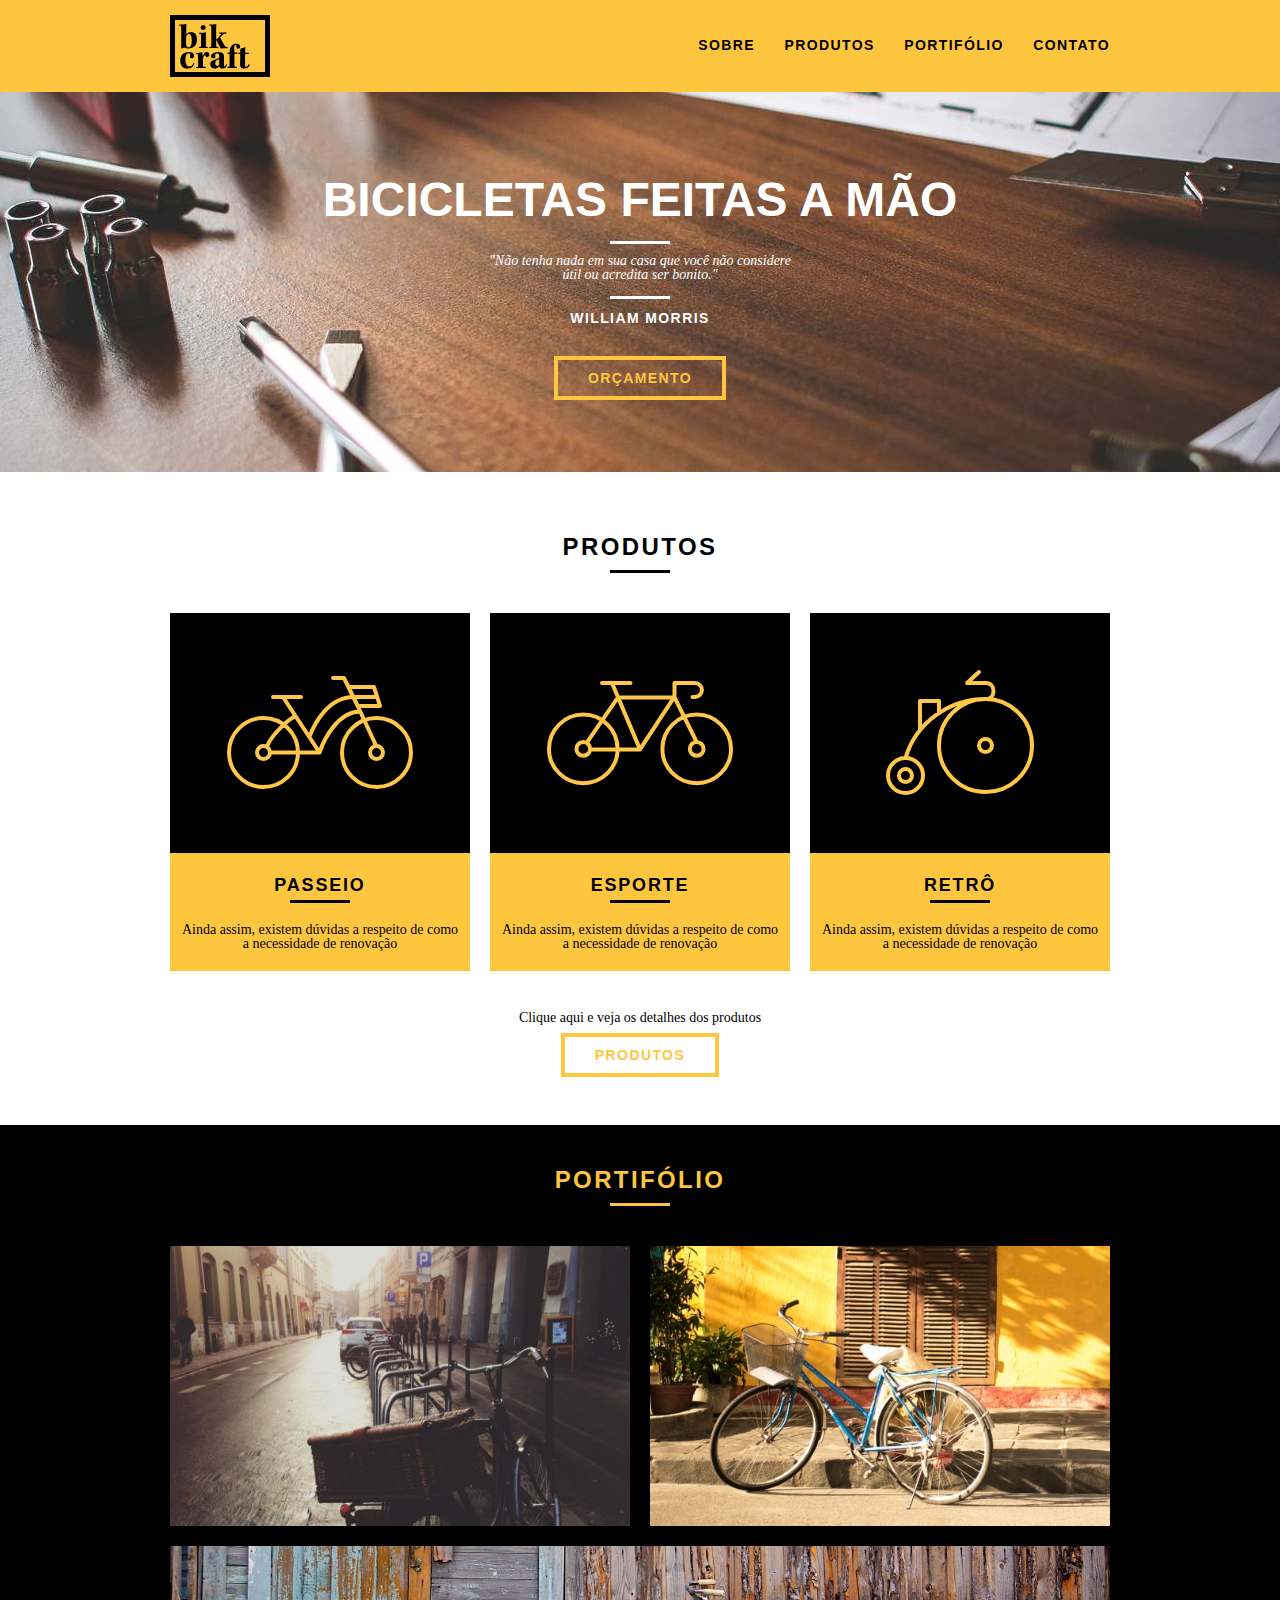
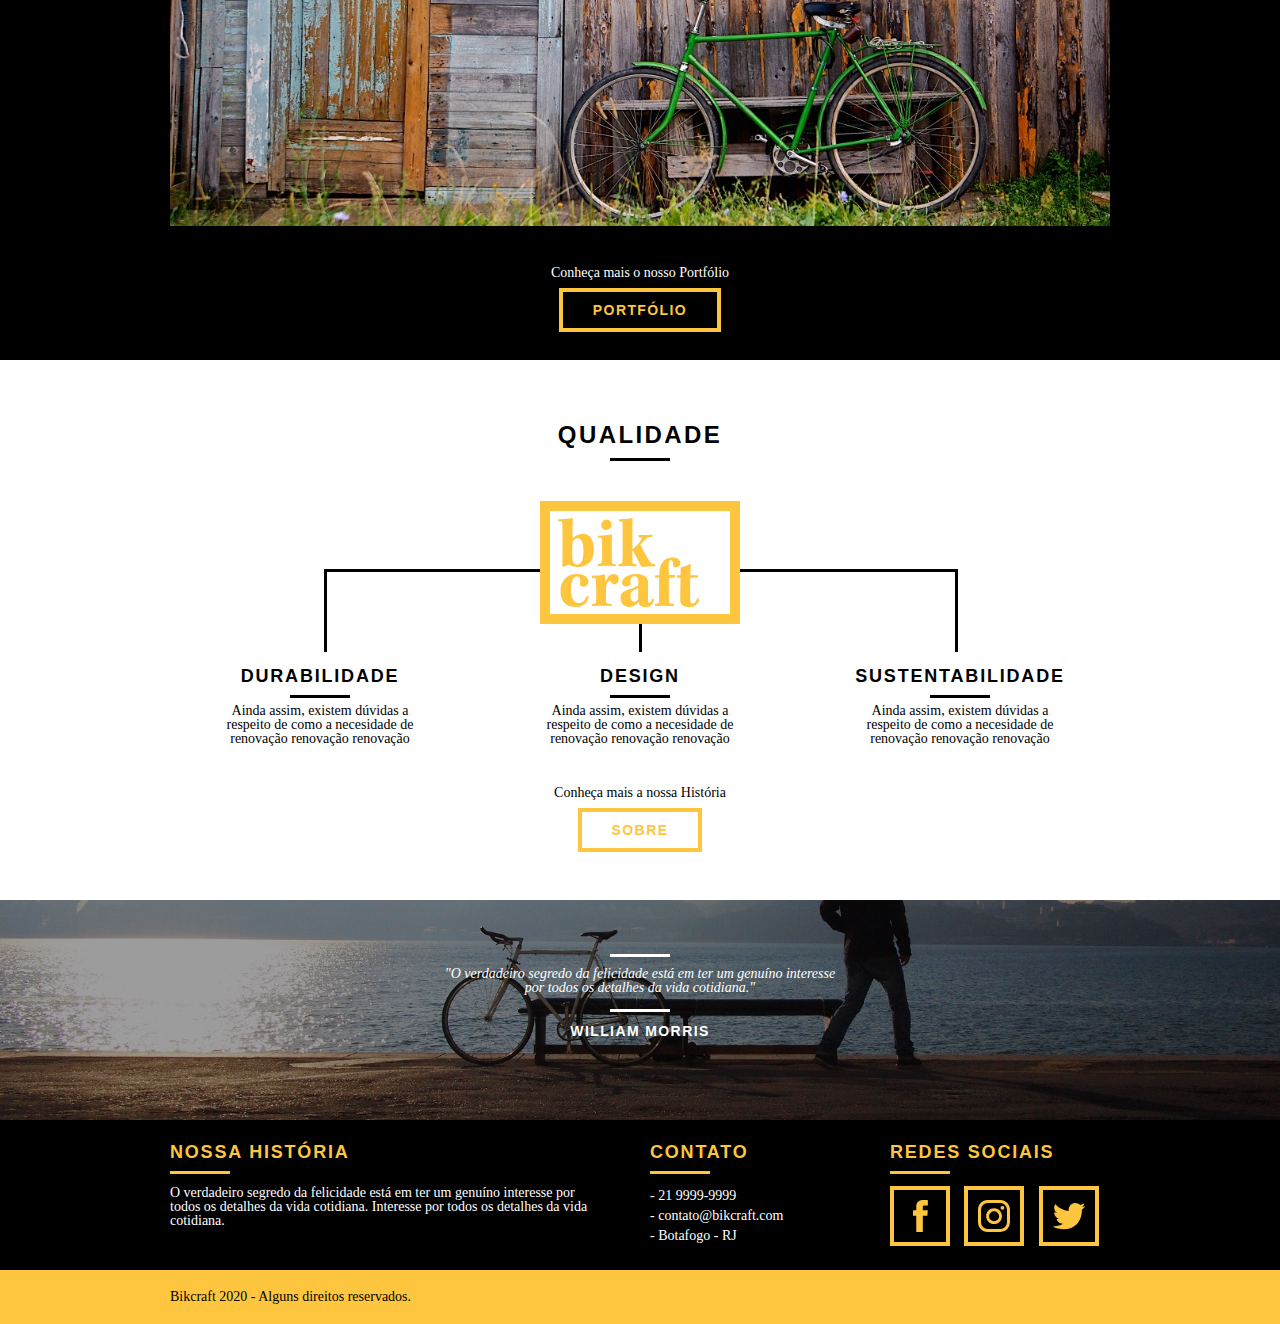
==== web/index.html @ c36cfde8 "Criando página produtos" ====
<!DOCTYPE html>
<html lang="pt-br">
  <head>
    <meta charset="UTF-8" />
    <meta name="viewport" content="width=device-width, initial-scale=1.0" />
    <title>Bikcraft</title>
    <link rel="stylesheet" href="./css/normalize.css" />
    <link rel="stylesheet" href="./css/reset.css" />
    <link rel="stylesheet" href="./css/grid.css" />
    <link rel="stylesheet" href="./css/styles.css" />
  </head>
  <body>
    <header class="header">
      <div class="container">
        <a href="index.html" class="grid-4">
          <img src="./img/bikcraft.svg" alt="Bikcraft" />
        </a>
        <nav class="grid-12 header_menu">
          <ul>
            <li><a href="sobre.html">Sobre</a></li>
            <li><a href="produtos.html">Produtos</a></li>
            <li><a href="portifolio.html">Portifólio</a></li>
            <li><a href="contato.html">Contato</a></li>
          </ul>
        </nav>
      </div>
    </header>

    <section class="introducao">
      <div class="container">
        <h1>Bicicletas feitas a Mão</h1>
        <blockquote class="quote-externo">
          <p>
            "Não tenha nada em sua casa que você não considere útil ou acredita
            ser bonito."
          </p>
          <cite>WILLIAM MORRIS</cite>
        </blockquote>
        <a href="produtos.html" class="btn">Orçamento</a>
      </div>
    </section>

    <section class="produtos container">
      <h2 class="subtitulo">Produtos</h2>
      <ul class="produtos_lista">
        <li class="grid-1-3">
          <div class="produtos_icone">
            <img src="./img/produtos/passeio.svg" alt="Bikcraft Passeio" />
          </div>
          <h3>Passeio</h3>
          <p>
            Ainda assim, existem dúvidas a respeito de como a necessidade de
            renovação
          </p>

          <li class="grid-1-3">
            <div class="produtos_icone">
              <img src="./img/produtos/esporte.svg" alt="Bikcraft Esporte" />
            </div>
            <h3>Esporte</h3>
            <p>
              Ainda assim, existem dúvidas a respeito de como a necessidade de
              renovação
            </p>
           </li>

           <li class="grid-1-3">
            <div class="produtos_icone">
              <img src="./img/produtos/retro.svg" alt=" Bikcraft Retrô" /> 
            </div>
            <h3>Retrô</h3>
            <p>
              Ainda assim, existem dúvidas a respeito de como a necessidade de
              renovação
            </p>
           </li>
        </li>
      </ul>

      <div class="call">
        <p>Clique aqui e veja os detalhes dos produtos</p>
        <a href="produtos.html" class="btn btn_preto">Produtos</a>
      </div>

    </section>
    <!-- Fecha Produtos -->

    <section class="portfolio">
      <div class="container">
      <h2 class="subtitulo">Portifólio</h2>
      <ul class="portfolio_lista">
        <li class="grid-8"><img src="./img/portfolio/retro.jpg" alt="Bicicleta Retrô"></li>
        <li class="grid-8"><img src="./img/portfolio/passeio.jpg" alt="Bicicleta Passeio"></li>
        <li class="grid-16"><img src="./img/portfolio/esporte.jpg" alt="Bicicleta Esporte"></li>
      </ul>
      <div class="call">
        <p>Conheça mais o nosso Portfólio</p>
        <a href="portfolio.html" class="btn">Portfólio</a>
      </div>
      </div>
    </section>

    <section class="qualidade container">
      <h2 class="subtitulo">Qualidade</h2>
        <img src="./img/bikcraft-qualidade.svg" alt="Bikcraft">
        <ul class="qualidade_lista">
          <li class="grid-1-3">
            <h3>Durabilidade</h3>
            <p>Ainda assim, existem dúvidas a respeito de como a necesidade de renovação renovação renovação</p>
          </li>
          <li class="grid-1-3">
            <h3>Design</h3>
            <p>Ainda assim, existem dúvidas a respeito de como a necesidade de renovação renovação renovação</p>
          </li>
          <li class="grid-1-3">
            <h3>Sustentabilidade</h3>
            <p>Ainda assim, existem dúvidas a respeito de como a necesidade de renovação renovação renovação</p>
          </li>
        </ul>

        <div class="call">
          <p>Conheça mais a nossa História</p>
          <a href="sobre.html" class="btn btn_preto">Sobre</a>
        </div>
    </section>


    <section class="quebra">
      <blockquote class="quote-externo container">
        <p>
          "O verdadeiro segredo da felicidade está em ter um genuíno interesse por todos os detalhes da vida cotidiana."
        </p>
        <cite>WILLIAM MORRIS</cite>
      </blockquote>
    </section>

    <footer>

      <div class="footer">
        <div class="container">
        <div class="grid-8 footer_historia">
          <h3>Nossa História</h3>
          <p>O verdadeiro segredo da felicidade está em ter um genuíno
            interesse por todos os detalhes da vida cotidiana. 
            Interesse por todos os detalhes da vida cotidiana.</p>
        </div>
        
        <div class="grid-4 footer_contato">
          <h3>Contato</h3>
          <ul>
            <li>- 21 9999-9999</li>
            <li>- contato@bikcraft.com</li>
            <li>- Botafogo - RJ</li>
          </ul>
        </div>
        
        <div class="grid-4 footer_redes">
          <h3>Redes Sociais</h3>
          <ul>
            <li><a href="https://www.facebook.com"><img src="./img/redes-sociais/facebook.svg" alt="Facebook"></a></li>
            <li><a href="https://www.instagram.com"><img src="./img/redes-sociais/instagram.svg" alt="Facebook"></a></li>
            <li><a href="https://www.twitter.com"><img src="./img/redes-sociais/twitter.svg" alt="Facebook"></a></li>
          </ul>
        </div>

        </div>
      </div>

      <div class="copy">
        <div class="container">
        <p class="grid-16">Bikcraft 2020 - Alguns direitos reservados.</p>
      </div>
      </div>

    </footer>

  </body>
</html>
---- web/css/grid.css ----
*, *:before, *:after {
  -webkit-box-sizing: border-box; 
  -moz-box-sizing: border-box; 
  box-sizing: border-box;
}

.container {
	width: 960px;
	margin: 0 auto;
	padding: 0px;
	position: relative;
}

.container:after, .container:before {
	content: " ";
	display: table;
}

.container:after {
	clear: both;
}

.grid-1, .grid-2, .grid-3, .grid-4, .grid-5, .grid-6, .grid-7, .grid-8, .grid-9, .grid-10, .grid-11, .grid-12, .grid-13, .grid-14, .grid-15, .grid-16, .grid-1-3 {
	float: left;
	margin-left: 10px;
	margin-right: 10px;
}

.grid-1 	{width: 40px;}
.grid-2 	{width: 100px;}
.grid-3 	{width: 160px;}
.grid-4 	{width: 220px;}
.grid-5 	{width: 280px;}
.grid-6 	{width: 340px;}
.grid-7 	{width: 400px;}
.grid-8 	{width: 460px;}
.grid-9 	{width: 520px;}
.grid-10 	{width: 580px;}
.grid-11 	{width: 640px;}
.grid-12 	{width: 700px;}
.grid-13 	{width: 760px;}
.grid-14 	{width: 820px;}
.grid-15 	{width: 880px;}
.grid-16 	{width: 940px;}
.grid-1-3	{width: 300px;}
---- web/css/styles.css ----
/* Estilos Gerais */

body {
  font-family: Arial, Helvetica, sans-serif;
}

p {
  font-family: Georgia, "Times New Roman", Times, serif;
  font-size: 14px;
  line-height: 14px;
}

img {
  display: block;
}

.btn {
  width: 140px;
  height: 40px;
  font-size: 14px;
  line-height: 20px;
  letter-spacing: 0.1em;
  font-weight: bold;
  text-transform: uppercase;
  color: #fec63e;
  border: 4px solid #fec63e;
  padding: 10px 30px;
}

.btn:hover {
  color: #fff;
  border-color: #fff;
  transition: 0.3s;
}

.btn.btn_preto:hover {
  color: #000;
  border-color: #000;
  transition: 0.3s;
}

.subtitulo {
  font-size: 24px;
  color: #000;
  font-weight: bold;
  text-transform: uppercase;
  line-height: 30px;
  letter-spacing: 0.1em;
  text-align: center;
  margin-bottom: 40px;
}

.subtitulo:after {
  content: "";
  display: block;
  width: 60px;
  height: 3px;
  background: #000;
  margin: 8px auto;
}

/* Header */

.header {
  position: fixed;
  top: 0;
  width: 100%;
  background: #fec63e;
  padding: 15px 0;
  /* Deixa por cima de tudo */
  z-index: 10;
}

.header_menu {
  text-align: right;
}

.header_menu ul li {
  display: inline-block;
  margin-left: 25px;
  margin-top: 20px;
}

.header_menu ul li a {
  color: #000;
  font-weight: bold;
  text-transform: uppercase;
  letter-spacing: 0.1em;
  font-size: 14px;
  line-height: 20px;
  padding: 10px 0;
}

.header_menu ul li a:hover {
  color: #fff;
  transition: 0.3s;
}

.header_menu ul li a.menu_ativo {
  color: #fff;
}

/* Introdução */

.introducao {
  width: 100%;
  height: 380px;
  background: url("../img/bg.jpg") no-repeat center;
  background-size: cover;
  margin-top: 92px;
  text-align: center;
  padding-top: 80px;
}

.introducao h1 {
  font-size: 48px;
  color: #fff;
  font-weight: bold;
  text-transform: uppercase;
}

.quote-externo {
  max-width: 320px;
  margin: 0 auto;
  color: #fff;
  margin-bottom: 40px;
}

.quote-externo p {
  font-style: italic;
}

.quote-externo p:before,
.quote-externo p:after {
  content: "";
  display: block;
  width: 60px;
  height: 3px;
  background: #fff;
  margin: 14px auto 10px auto;
}

.quote-externo cite {
  font-size: 14px;
  letter-spacing: 0.1em;
  font-style: normal;
  font-weight: bold;
}

.introducao-interna {
  width: 100%;
  height: 160px;
  margin-top: 92px;
  text-align: center;
  color: #fff;
  padding-top: 30px;
}

.introducao-interna h1 {
  font-size: 36px;
  font-weight: bold;
  text-transform: uppercase;
}

.introducao-interna h1:after {
  content: "";
  display: block;
  width: 60px;
  height: 3px;
  background: #fff;
  margin: 6px auto 10px auto;
}

/* Produtos */

.produtos {
  padding: 60px 0;
}

.produtos_lista li {
  background: #fec63e;
  text-align: center;
}

.produtos_lista li h3 {
  font-size: 18px;
  font-weight: bold;
  text-transform: uppercase;
  margin-top: 20px;
  letter-spacing: 0.1em;
  line-height: 25px;
}

.produtos_lista li h3:after {
  content: "";
  display: block;
  width: 60px;
  height: 3px;
  background: #000;
  margin: 2px auto;
}

.produtos_lista p {
  margin: 10px auto;
  padding: 10px;
}

.produtos_icone {
  background: #000;
  padding: 50px;
}

.call {
  padding-top: 40px;
  text-align: center;
  /* Retirar o float padrão */
  clear: both;
}

.call p {
  margin-bottom: 20px;
}

/* Portifólio */

.portfolio {
  width: 100%;
  background: #000;
  padding: 40px 0;
}

.portfolio .subtitulo {
  color: #fec63e;
  border-color: #fec63e;
}

.portfolio .subtitulo:after {
  background: #fec63e;
}

/* Last-child: Último elemento */
.portfolio_lista li:last-child {
  margin-top: 20px;
}

.portfolio .call p {
  color: #fff;
}

/*Qualidade*/

.qualidade {
  padding: 60px 0;
}

.qualidade:after {
  content: "";
  width: 634px;
  height: 83px;
  display: block;
  background: url("../img/linhas.svg") no-repeat center;
  position: absolute;
  top: 209px;
  right: 162px;
  z-index: -1;
}

.qualidade img {
  margin: 0 auto;
}

.qualidade_lista {
  padding-top: 20px;
  overflow: hidden; /*Clear Fixo*/
}

.qualidade_lista li {
  text-align: center;
  padding: 0 40px;
}

.qualidade_lista li h3 {
  font-size: 18px;
  font-weight: bold;
  text-transform: uppercase;
  margin-top: 20px;
  letter-spacing: 0.1em;
  line-height: 25px;
}

.qualidade_lista li h3:after {
  content: "";
  display: block;
  width: 60px;
  height: 3px;
  background: #000;
  margin: 6px auto;
}

/*Quebra*/

.quebra {
  width: 100%;
  height: 220px;
  background: url("../img/bg-footer.jpg");
  background-size: cover;
  text-align: center;
  padding-top: 40px;
}

.quebra .quote-externo {
  max-width: 400px;
}

/*Footer*/

.footer {
  width: 100%;
  background: #000;
  color: #fff;
  padding: 20px 0;
}

.footer h3 {
  font-size: 18px;
  line-height: 25px;
  color: #fec63e;
  letter-spacing: 0.1em;
  text-transform: uppercase;
  font-weight: bold;
}

.footer h3:after {
  content: "";
  display: block;
  width: 60px;
  height: 3px;
  background: #fec63e;
  margin: 6px 0 12px 0;
}

.footer_historia {
  padding-right: 40px;
}

.footer_contato ul li {
  font-size: 14px;
  line-height: 20px;
  font-family: Georgia, "Times New Roman", serif;
}

.footer_redes ul li {
  display: inline-block;
  margin-right: 10px;
}

.footer_redes ul li a {
  border: 4px solid #fec63e;
  display: block;
  padding: 10px;
}

.footer_redes ul li a:hover {
  border-color: #fff;
}

/*Copy*/

.copy {
  width: 100%;
  background: #fec63e;
  padding: 20px 0;
}
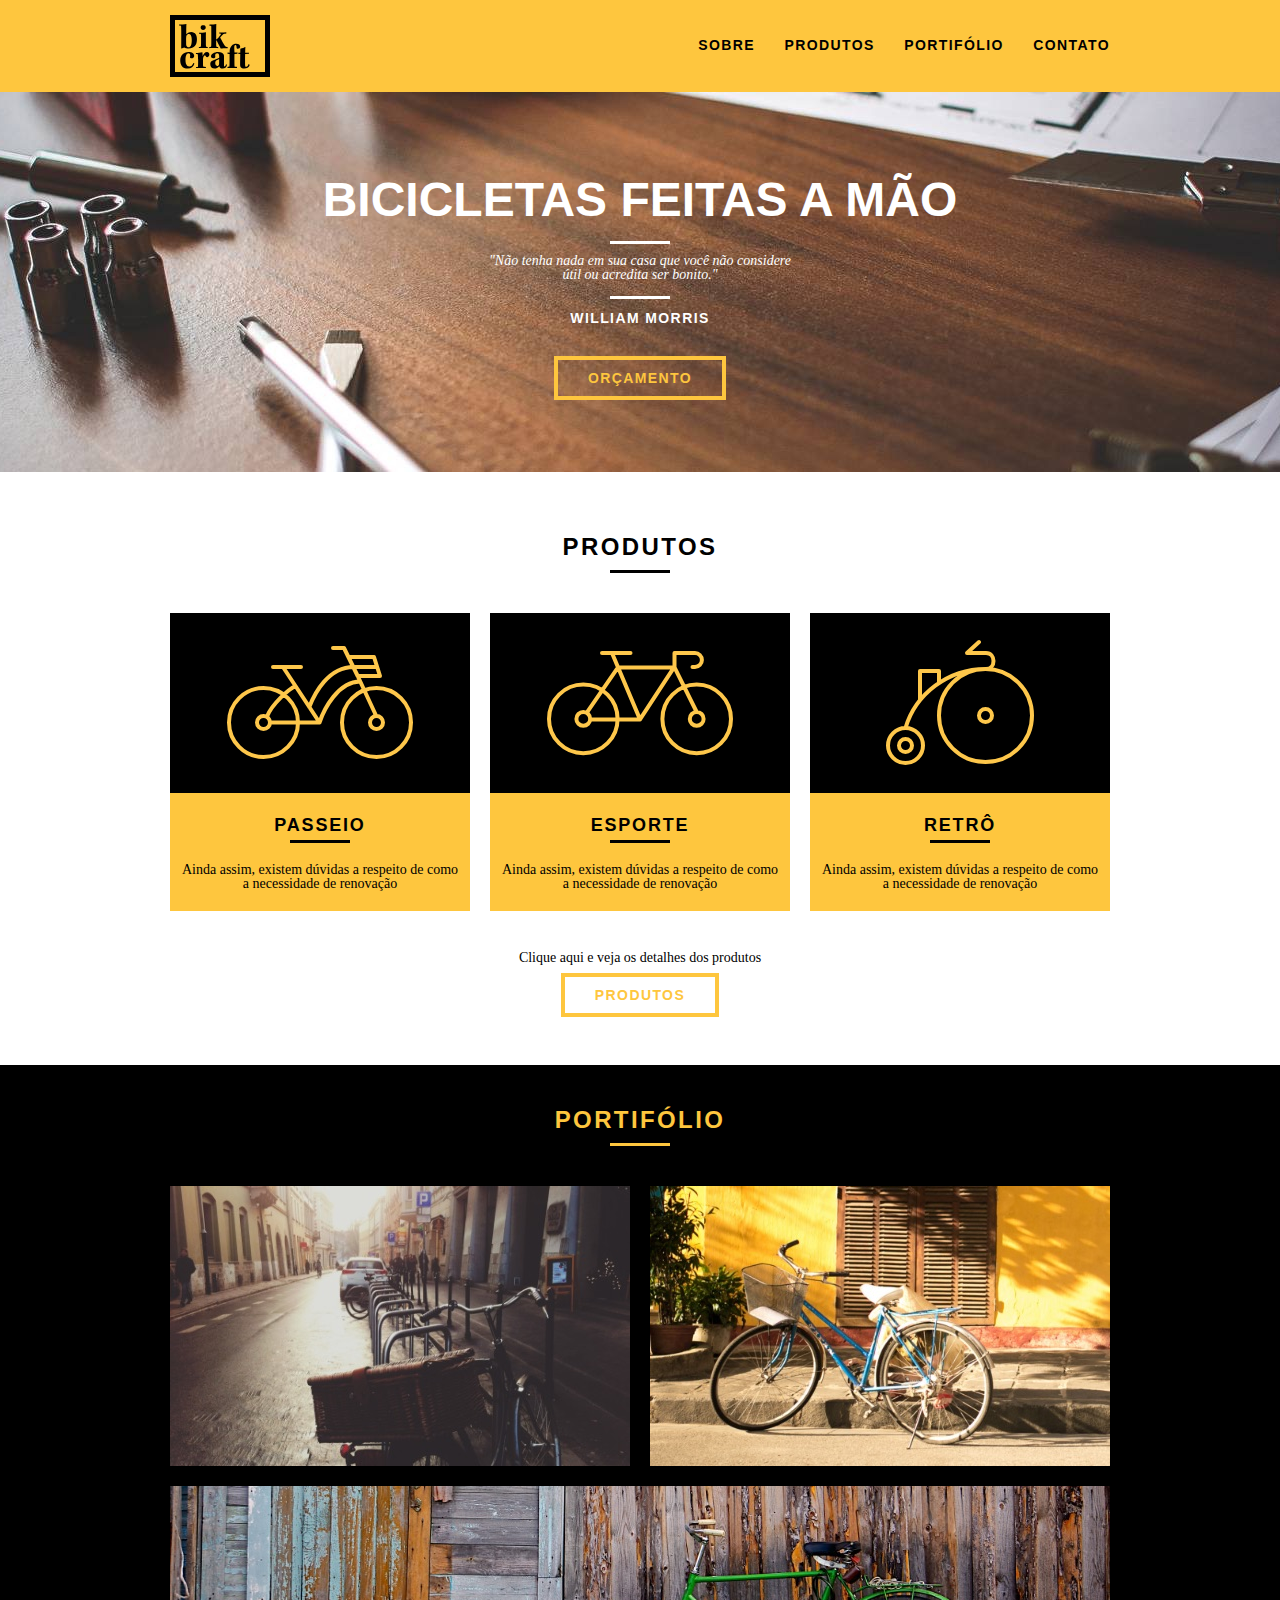
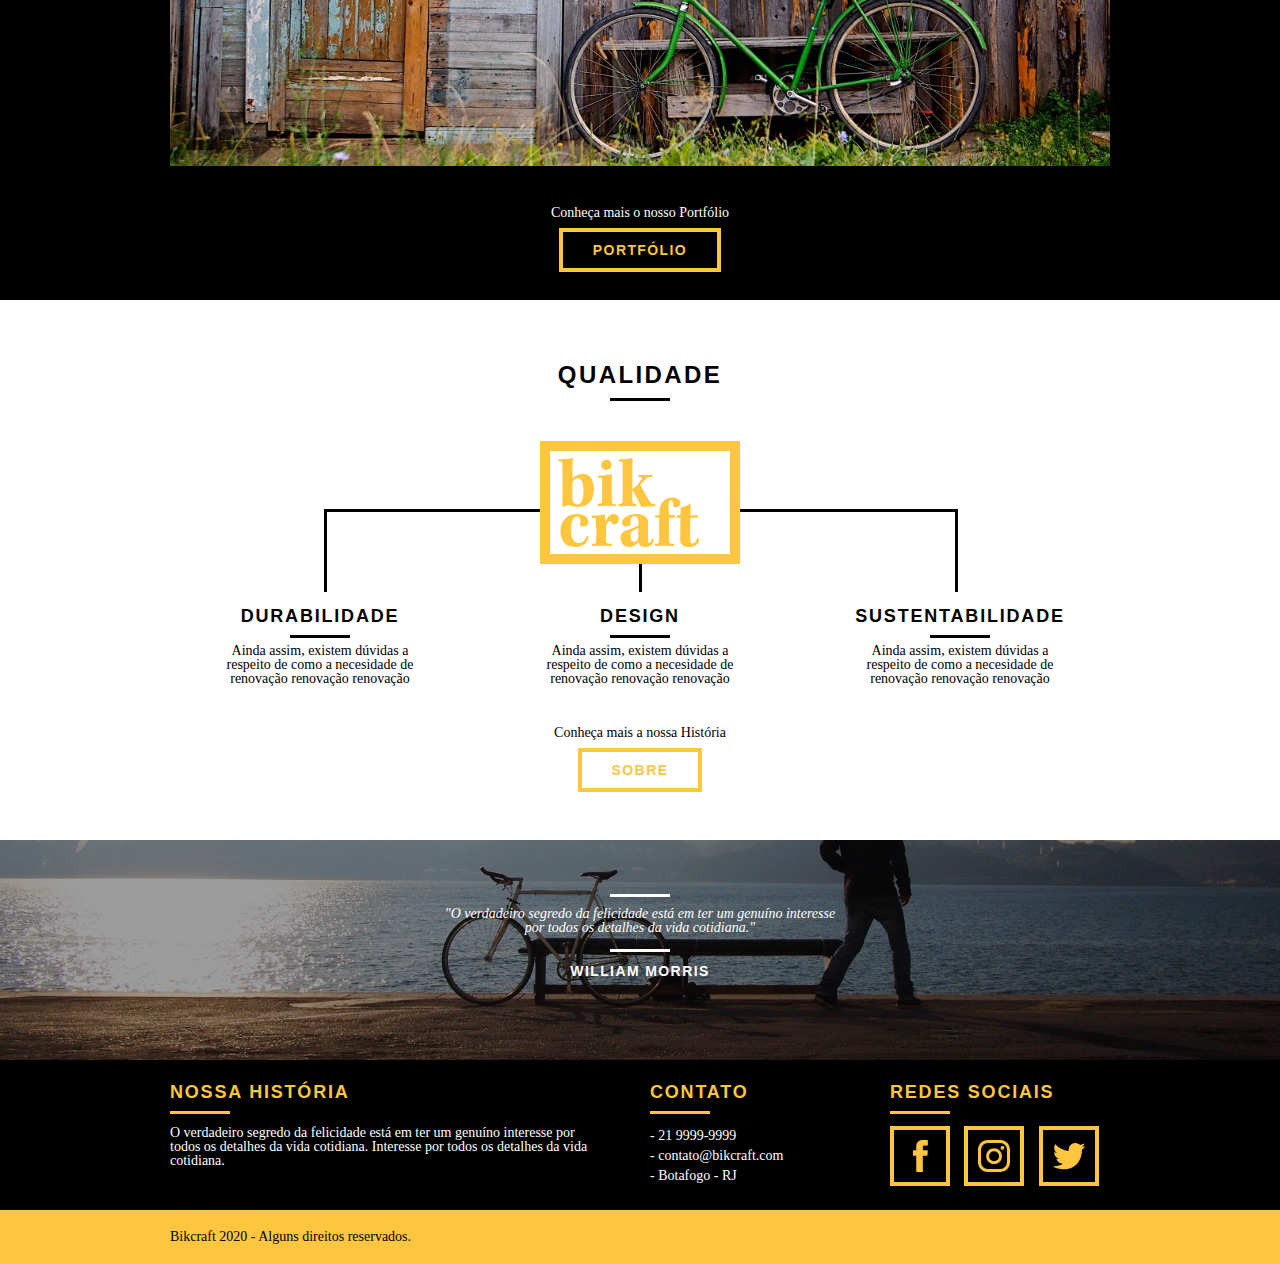
==== commit c6cbe7a0: "Responsividade do header" ====
--- a/web/index.html
+++ b/web/index.html
@@ -8,6 +8,9 @@
     <link rel="stylesheet" href="./css/reset.css" />
     <link rel="stylesheet" href="./css/grid.css" />
     <link rel="stylesheet" href="./css/styles.css" />
+    <link rel="stylesheet" href="./css/responsivo.css" />
+
+    <link rel="icon" href="./img/favicon.ico">
   </head>
   <body>
     <header class="header">
@@ -19,7 +22,7 @@
           <ul>
             <li><a href="sobre.html">Sobre</a></li>
             <li><a href="produtos.html">Produtos</a></li>
-            <li><a href="portifolio.html">Portifólio</a></li>
+            <li><a href="portfolio.html">Portifólio</a></li>
             <li><a href="contato.html">Contato</a></li>
           </ul>
         </nav>
--- a/web/css/grid.css
+++ b/web/css/grid.css
@@ -1,45 +1,184 @@
-*, *:before, *:after {
-  -webkit-box-sizing: border-box; 
-  -moz-box-sizing: border-box; 
+*,
+*:before,
+*:after {
+  -webkit-box-sizing: border-box;
+  -moz-box-sizing: border-box;
   box-sizing: border-box;
 }
 
 .container {
-	width: 960px;
-	margin: 0 auto;
-	padding: 0px;
-	position: relative;
+  width: 960px;
+  margin: 0 auto;
+  padding: 0px;
+  position: relative;
 }
 
-.container:after, .container:before {
-	content: " ";
-	display: table;
+.container:after,
+.container:before {
+  content: " ";
+  display: table;
 }
 
 .container:after {
-	clear: both;
+  clear: both;
 }
 
-.grid-1, .grid-2, .grid-3, .grid-4, .grid-5, .grid-6, .grid-7, .grid-8, .grid-9, .grid-10, .grid-11, .grid-12, .grid-13, .grid-14, .grid-15, .grid-16, .grid-1-3 {
-	float: left;
-	margin-left: 10px;
-	margin-right: 10px;
+.grid-1,
+.grid-2,
+.grid-3,
+.grid-4,
+.grid-5,
+.grid-6,
+.grid-7,
+.grid-8,
+.grid-9,
+.grid-10,
+.grid-11,
+.grid-12,
+.grid-13,
+.grid-14,
+.grid-15,
+.grid-16,
+.grid-1-3 {
+  float: left;
+  margin-left: 10px;
+  margin-right: 10px;
 }
 
-.grid-1 	{width: 40px;}
-.grid-2 	{width: 100px;}
-.grid-3 	{width: 160px;}
-.grid-4 	{width: 220px;}
-.grid-5 	{width: 280px;}
-.grid-6 	{width: 340px;}
-.grid-7 	{width: 400px;}
-.grid-8 	{width: 460px;}
-.grid-9 	{width: 520px;}
-.grid-10 	{width: 580px;}
-.grid-11 	{width: 640px;}
-.grid-12 	{width: 700px;}
-.grid-13 	{width: 760px;}
-.grid-14 	{width: 820px;}
-.grid-15 	{width: 880px;}
-.grid-16 	{width: 940px;}
-.grid-1-3	{width: 300px;}+.grid-1 {
+  width: 40px;
+}
+.grid-2 {
+  width: 100px;
+}
+.grid-3 {
+  width: 160px;
+}
+.grid-4 {
+  width: 220px;
+}
+.grid-5 {
+  width: 280px;
+}
+.grid-6 {
+  width: 340px;
+}
+.grid-7 {
+  width: 400px;
+}
+.grid-8 {
+  width: 460px;
+}
+.grid-9 {
+  width: 520px;
+}
+.grid-10 {
+  width: 580px;
+}
+.grid-11 {
+  width: 640px;
+}
+.grid-12 {
+  width: 700px;
+}
+.grid-13 {
+  width: 760px;
+}
+.grid-14 {
+  width: 820px;
+}
+.grid-15 {
+  width: 880px;
+}
+.grid-16 {
+  width: 940px;
+}
+.grid-1-3 {
+  width: 300px;
+}
+
+@media only screen and (min-width: 788px) and (max-width: 979px) {
+  .container {
+    width: 768px;
+  }
+
+  .grid-1 {
+    width: 28px;
+  }
+  .grid-2 {
+    width: 76px;
+  }
+  .grid-3 {
+    width: 124px;
+  }
+  .grid-4 {
+    width: 172px;
+  }
+  .grid-5 {
+    width: 220px;
+  }
+  .grid-6 {
+    width: 268px;
+  }
+  .grid-7 {
+    width: 316px;
+  }
+  .grid-8 {
+    width: 364px;
+  }
+  .grid-9 {
+    width: 412px;
+  }
+  .grid-10 {
+    width: 460px;
+  }
+  .grid-11 {
+    width: 508px;
+  }
+  .grid-12 {
+    width: 556px;
+  }
+  .grid-13 {
+    width: 604px;
+  }
+  .grid-14 {
+    width: 652px;
+  }
+  .grid-15 {
+    width: 700px;
+  }
+  .grid-16 {
+    width: 748px;
+  }
+  .grid-1-3 {
+    width: 236px;
+  }
+}
+
+@media only screen and (max-width: 787px) {
+  .container {
+    width: 300px;
+  }
+
+  .grid-1,
+  .grid-2,
+  .grid-3,
+  .grid-4,
+  .grid-5,
+  .grid-6,
+  .grid-7,
+  .grid-8,
+  .grid-9,
+  .grid-10,
+  .grid-11,
+  .grid-12,
+  .grid-13,
+  .grid-14,
+  .grid-15,
+  .grid-16,
+  .grid-1-3 {
+    width: 300px;
+    margin: 0 0 20px 0;
+    float: none;
+  }
+}
--- a/web/css/styles.css
+++ b/web/css/styles.css
@@ -12,6 +12,7 @@
 
 img {
   display: block;
+  max-width: 100%;
 }
 
 .btn {
@@ -25,12 +26,13 @@
   color: #fec63e;
   border: 4px solid #fec63e;
   padding: 10px 30px;
+  cursor: pointer;
 }
 
 .btn:hover {
   color: #fff;
   border-color: #fff;
-  transition: 0.3s;
+  transition: all 0.3s ease-out 0s;
 }
 
 .btn.btn_preto:hover {
@@ -182,6 +184,10 @@
   text-align: center;
 }
 
+.produtos_lista li img {
+  margin: 0 auto;
+}
+
 .produtos_lista li h3 {
   font-size: 18px;
   font-weight: bold;
@@ -207,7 +213,7 @@
 
 .produtos_icone {
   background: #000;
-  padding: 50px;
+  padding: 20px;
 }
 
 .call {
--- a/web/css/responsivo.css
+++ b/web/css/responsivo.css
@@ -0,0 +1,44 @@
+/*Estilo para tablets*/
+
+@media only screen and (min-width: 788px) and (max-width: 979px) {
+}
+
+/*Estilo para smartphones*/
+@media only screen and (max-width: 787px) {
+  /*Header*/
+  .header {
+    position: relative;
+    padding-bottom: 0;
+  }
+
+  .header img {
+    margin: 0 auto 10px auto;
+  }
+
+  .header_menu {
+    text-align: center;
+  }
+
+  .header_menu ul li {
+    margin: 5px;
+  }
+
+  .header_menu ul li a {
+    border: 4px solid #000;
+    width: 136px;
+    display: block;
+    float: left;
+  }
+
+  .header_menu ul li a:hover {
+    border-color: #fff;
+  }
+
+  /*Introdução*/
+  .introducao {
+    background: url("../img/bg-mobile.jpg") no-repeat center;
+    background-size: cover;
+    margin: 0px;
+    padding-top: 20px;
+  }
+}
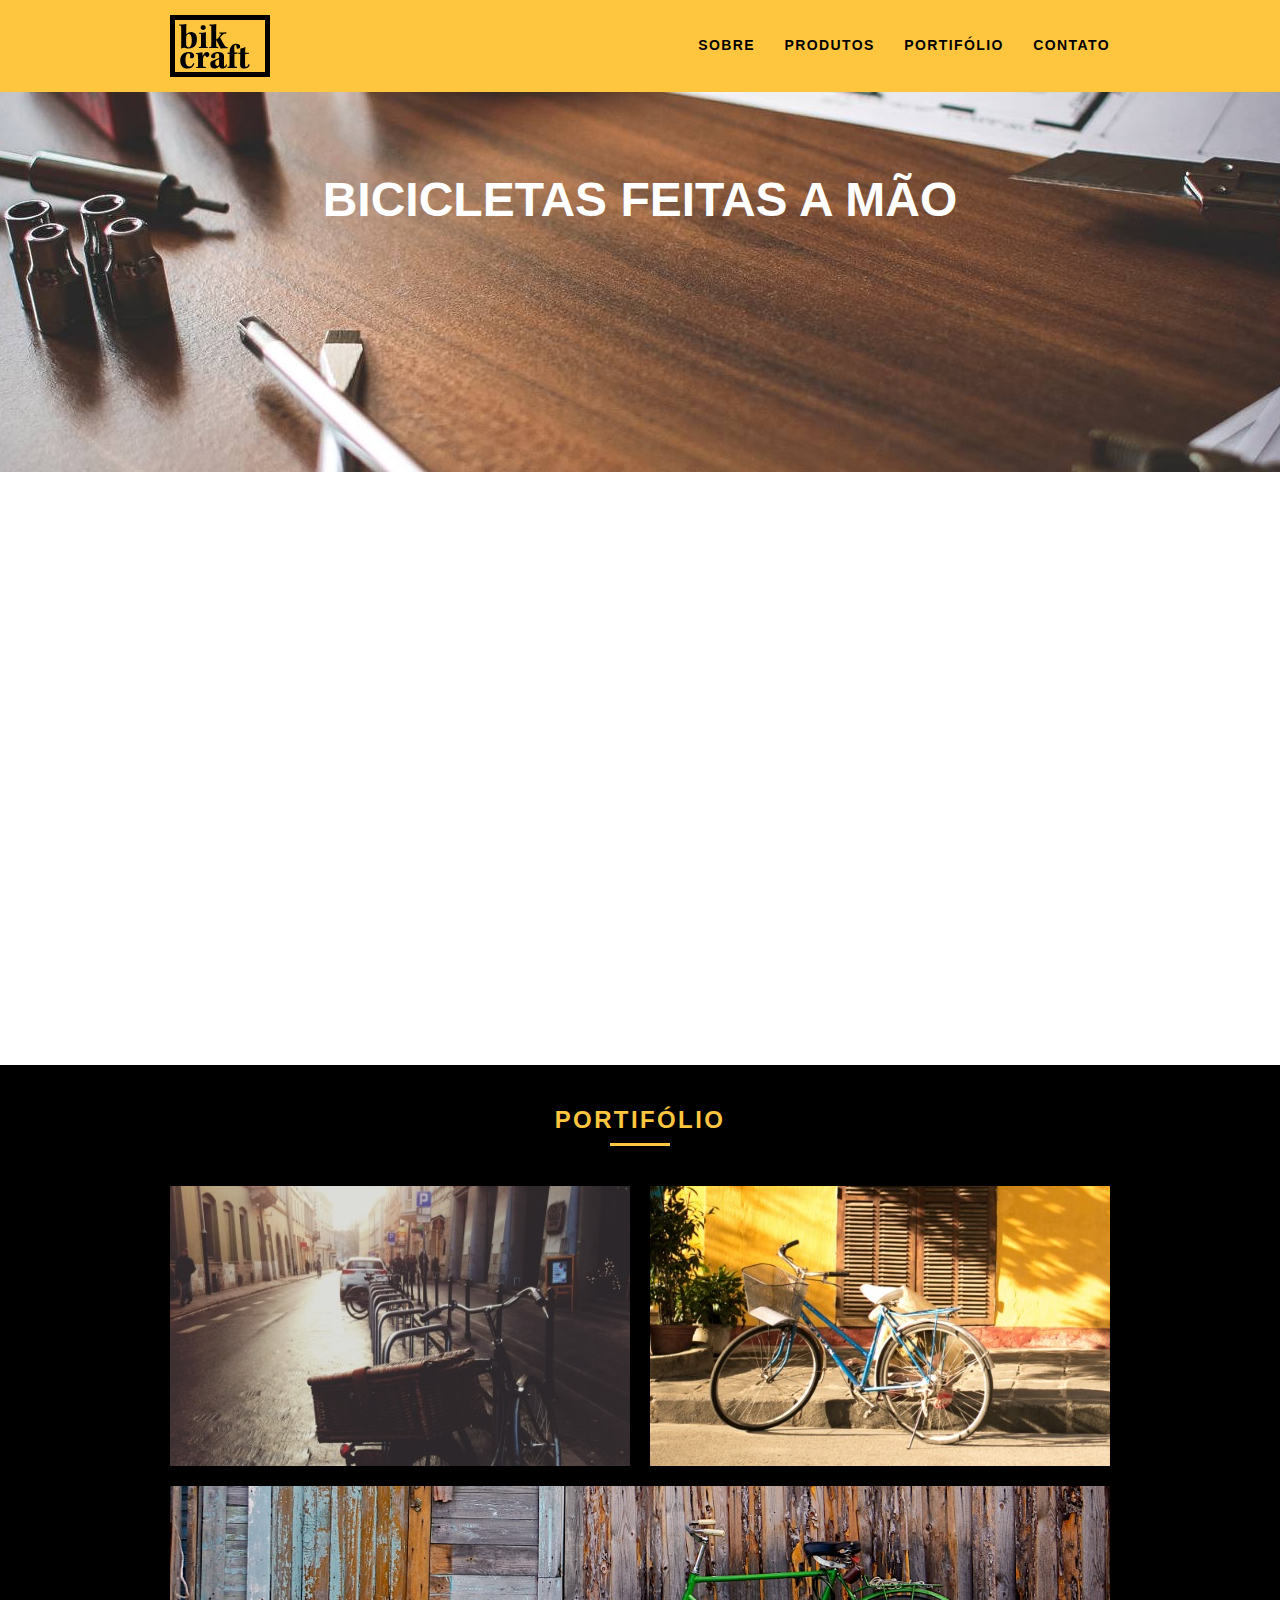
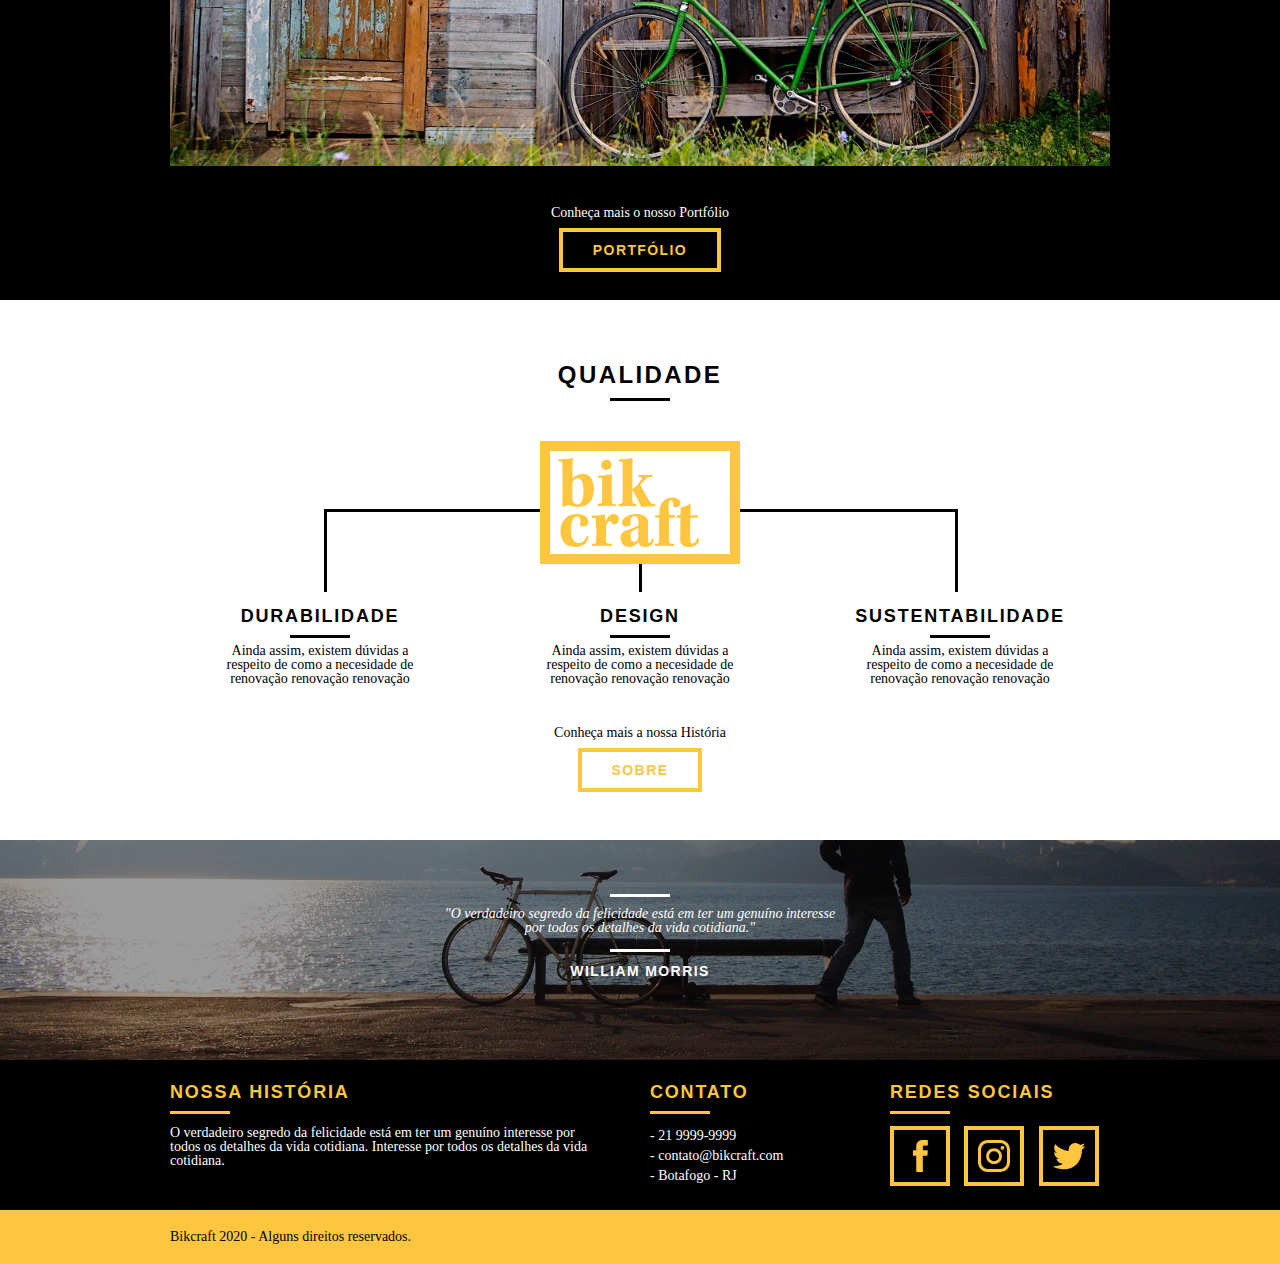
==== commit bca9df0b: "Estilização do Site - Animações" ====
--- a/web/index.html
+++ b/web/index.html
@@ -11,6 +11,10 @@
     <link rel="stylesheet" href="./css/responsivo.css" />
 
     <link rel="icon" href="./img/favicon.ico">
+
+    <script>
+      document.documentElement.classList.add("js");
+    </script>
   </head>
   <body>
     <header class="header">
@@ -31,19 +35,19 @@
 
     <section class="introducao">
       <div class="container">
-        <h1>Bicicletas feitas a Mão</h1>
-        <blockquote class="quote-externo">
+        <h1 data-anime="400" class="fadeInDown">Bicicletas feitas a Mão</h1>
+        <blockquote class="fadeInDown quote-externo" data-anime="800">
           <p>
             "Não tenha nada em sua casa que você não considere útil ou acredita
             ser bonito."
           </p>
           <cite>WILLIAM MORRIS</cite>
         </blockquote>
-        <a href="produtos.html" class="btn">Orçamento</a>
+        <a href="produtos.html" class="btn" data-anime="1200">Orçamento</a>
       </div>
     </section>
 
-    <section class="produtos container">
+    <section class="produtos container fadeInDown" data-anime="1600">
       <h2 class="subtitulo">Produtos</h2>
       <ul class="produtos_lista">
         <li class="grid-1-3">
@@ -177,5 +181,8 @@
 
     </footer>
 
+    <script src="./js/simple-anime.js"></script>
+    <script src="./js/script.js"></script>
+
   </body>
 </html>
--- a/web/css/styles.css
+++ b/web/css/styles.css
@@ -228,7 +228,6 @@
 }
 
 /* Portifólio */
-
 .portfolio {
   width: 100%;
   background: #000;
@@ -377,3 +376,52 @@
   background: #fec63e;
   padding: 20px 0;
 }
+
+/*Javascript*/
+.js [data-slide] {
+  position: relative;
+}
+.js [data-slide] > * {
+  position: absolute;
+  top: 0px;
+  opacity: 0;
+}
+.js [data-slide] > .active {
+  position: relative;
+  opacity: 1;
+  transition: opacity 500ms;
+  z-index: 1;
+}
+
+.js [data-slide-nav] {
+  display: block;
+  justify-content: center;
+  text-align: center;
+  margin-top: 20px;
+}
+.js [data-slide-nav] > button {
+  display: inline-block;
+  width: 12px;
+  margin: 4px;
+  height: 12px;
+  border: none;
+  padding: 0px;
+  border-radius: 6px;
+  background: #1d1d1d;
+  text-indent: -100px;
+  overflow: hidden;
+}
+.js [data-slide-nav] > button.active {
+  background: #fec454;
+}
+.js [data-anime] {
+  opacity: 0;
+}
+.js .fadeInDown {
+  transform: translate3d(0, -20px, 0);
+}
+.js .anime {
+  opacity: 1;
+  transform: none;
+  transition: opacity 0.8s, transform 0.8s;
+}
--- a/web/css/responsivo.css
+++ b/web/css/responsivo.css
@@ -1,7 +1,48 @@
 /*Estilo para tablets*/
+@media only screen and (min-width: 788px) and (max-width: 979px) {
+  /*Qualidade Home*/
+  .qualidade:after {
+    right: 66px;
+  }
 
-@media only screen and (min-width: 788px) and (max-width: 979px) {
-}
+  .qualidade_lista li {
+    padding: 0 10px;
+  }
+
+  /*Footer*/
+  .footer_redes ul li a {
+    border: 3px solid #fec63e;
+    display: block;
+    padding: 6px;
+  }
+
+  .footer_redes ul li a img {
+    width: 26px;
+    height: 26px;
+  }
+
+  /*Produtos*/
+  .produto_item h2 {
+    top: -150px;
+    margin-bottom: -56px;
+  }
+
+  .produto_icone {
+    padding: 41px 0;
+  }
+
+  .produto_info p {
+    height: 122px;
+    font-size: 14px;
+    line-height: 20px;
+    padding: 20px 30px;
+  }
+
+  .produto_info ul li {
+    width: 181px;
+    height: 49px;
+  }
+} /*Final do estilo para tablets*/
 
 /*Estilo para smartphones*/
 @media only screen and (max-width: 787px) {
@@ -34,11 +75,91 @@
     border-color: #fff;
   }
 
+  .header_menu ul li a.menu_ativo {
+    border-color: #fff;
+  }
+
   /*Introdução*/
   .introducao {
     background: url("../img/bg-mobile.jpg") no-repeat center;
     background-size: cover;
     margin: 0px;
-    padding-top: 20px;
+    padding-top: 60px;
   }
-}
+
+  .introducao h1 {
+    font-size: 36px;
+  }
+
+  /*Introdução Interna*/
+  .introducao-interna {
+    margin-top: 0;
+  }
+
+  /*Call*/
+  .call {
+    padding-top: 10px;
+  }
+
+  /*Qualidade*/
+  .qualidade:after {
+    display: none;
+  }
+
+  /*Sobre*/
+  .missao_sobre p {
+    font-size: 14px;
+    line-height: 20px;
+    padding-right: 0;
+  }
+
+  .missao_sobre ul li {
+    font-size: 14px;
+    line-height: 25px;
+  }
+
+  /*Produtos*/
+  .produto_item h2 {
+    top: -100px;
+    margin-bottom: -68px;
+  }
+
+  .produto_icone {
+    padding: 41px 0;
+  }
+
+  .produto_info p {
+    height: auto;
+    font-size: 14px;
+    line-height: 20px;
+    padding: 20px 30px;
+  }
+
+  .produto_info ul li {
+    width: 149px;
+    height: 45px;
+    font-size: 14px;
+    line-height: 20px;
+    padding-top: 14px;
+  }
+
+  /*Orçamento*/
+  .form {
+    padding-right: 0px;
+  }
+
+  .orcamento_dados ul {
+    padding-right: 0px;
+  }
+
+  /*Contato*/
+
+  .introducao-interna {
+    padding-top: 40px;
+  }
+
+  .contato_form {
+    padding-right: 0px;
+    margin-bottom: 40px;
+  }
+} /*Final do estilo para smartphones*/
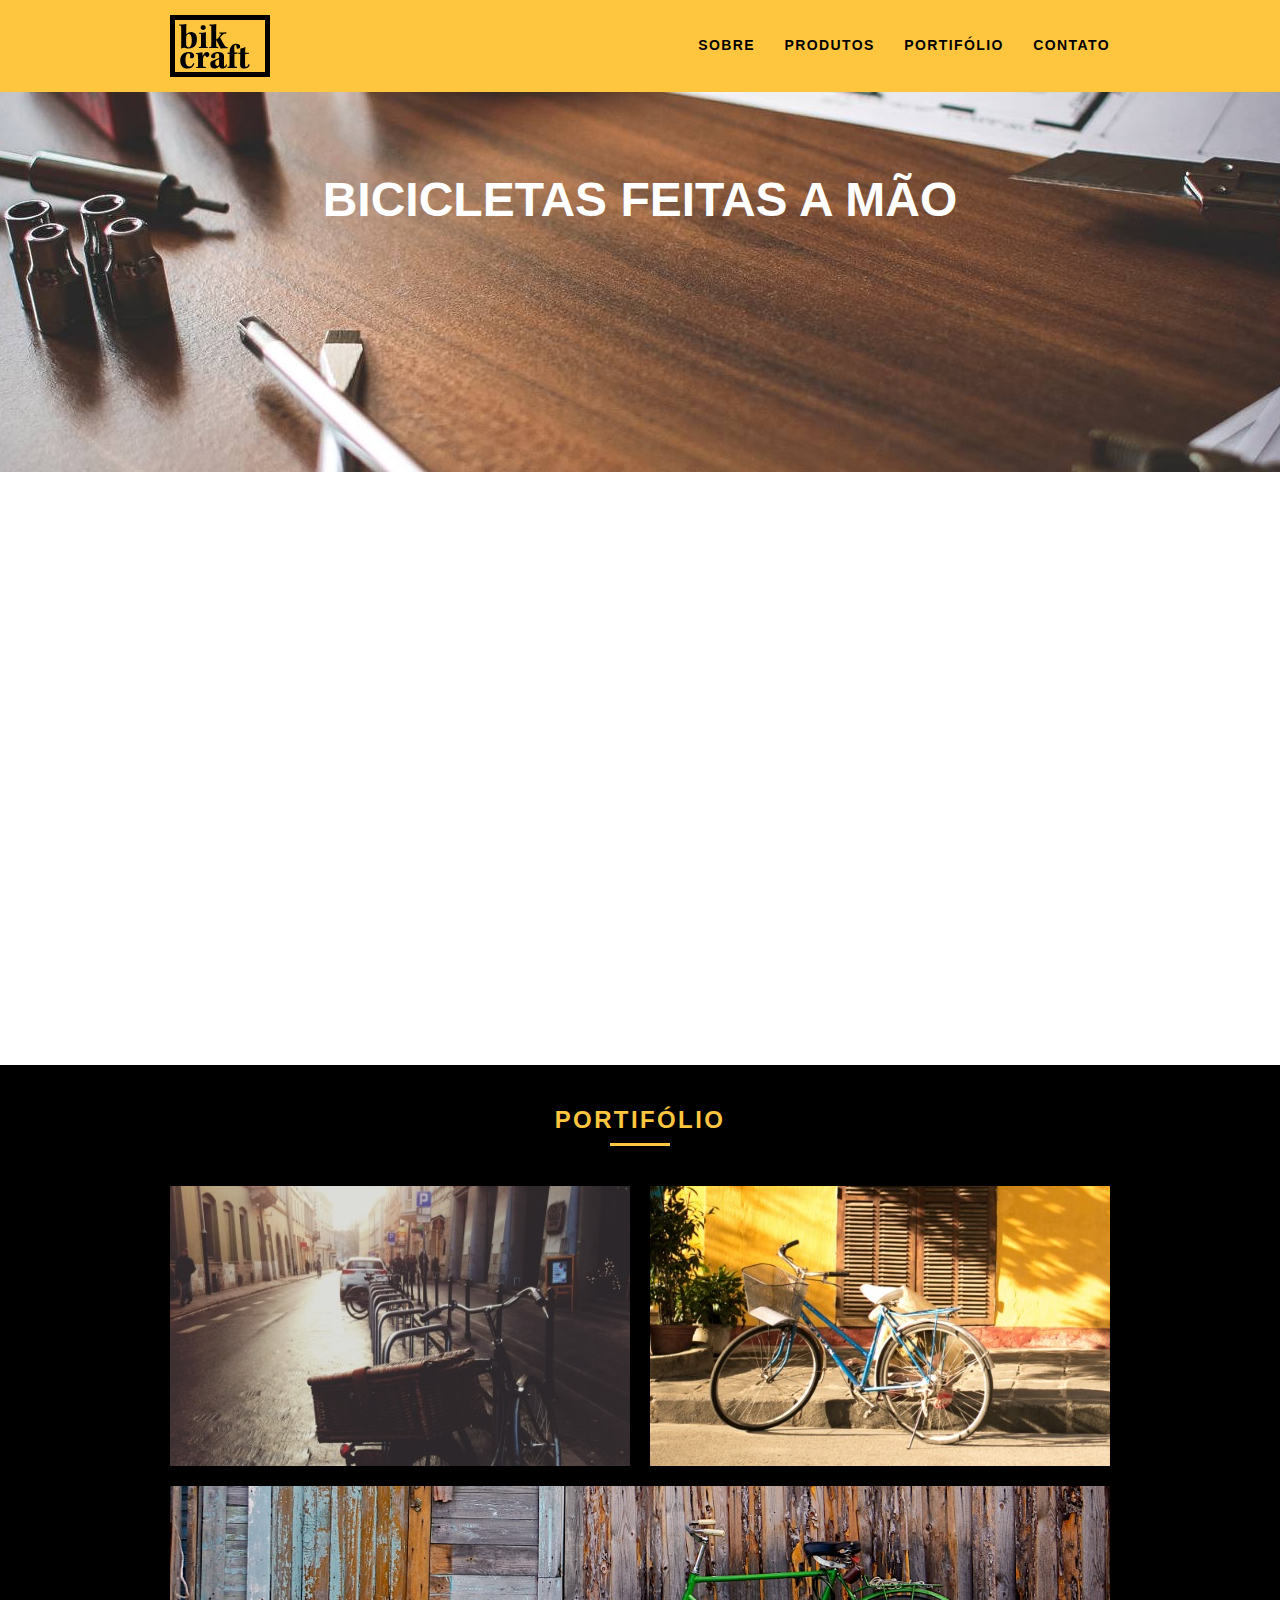
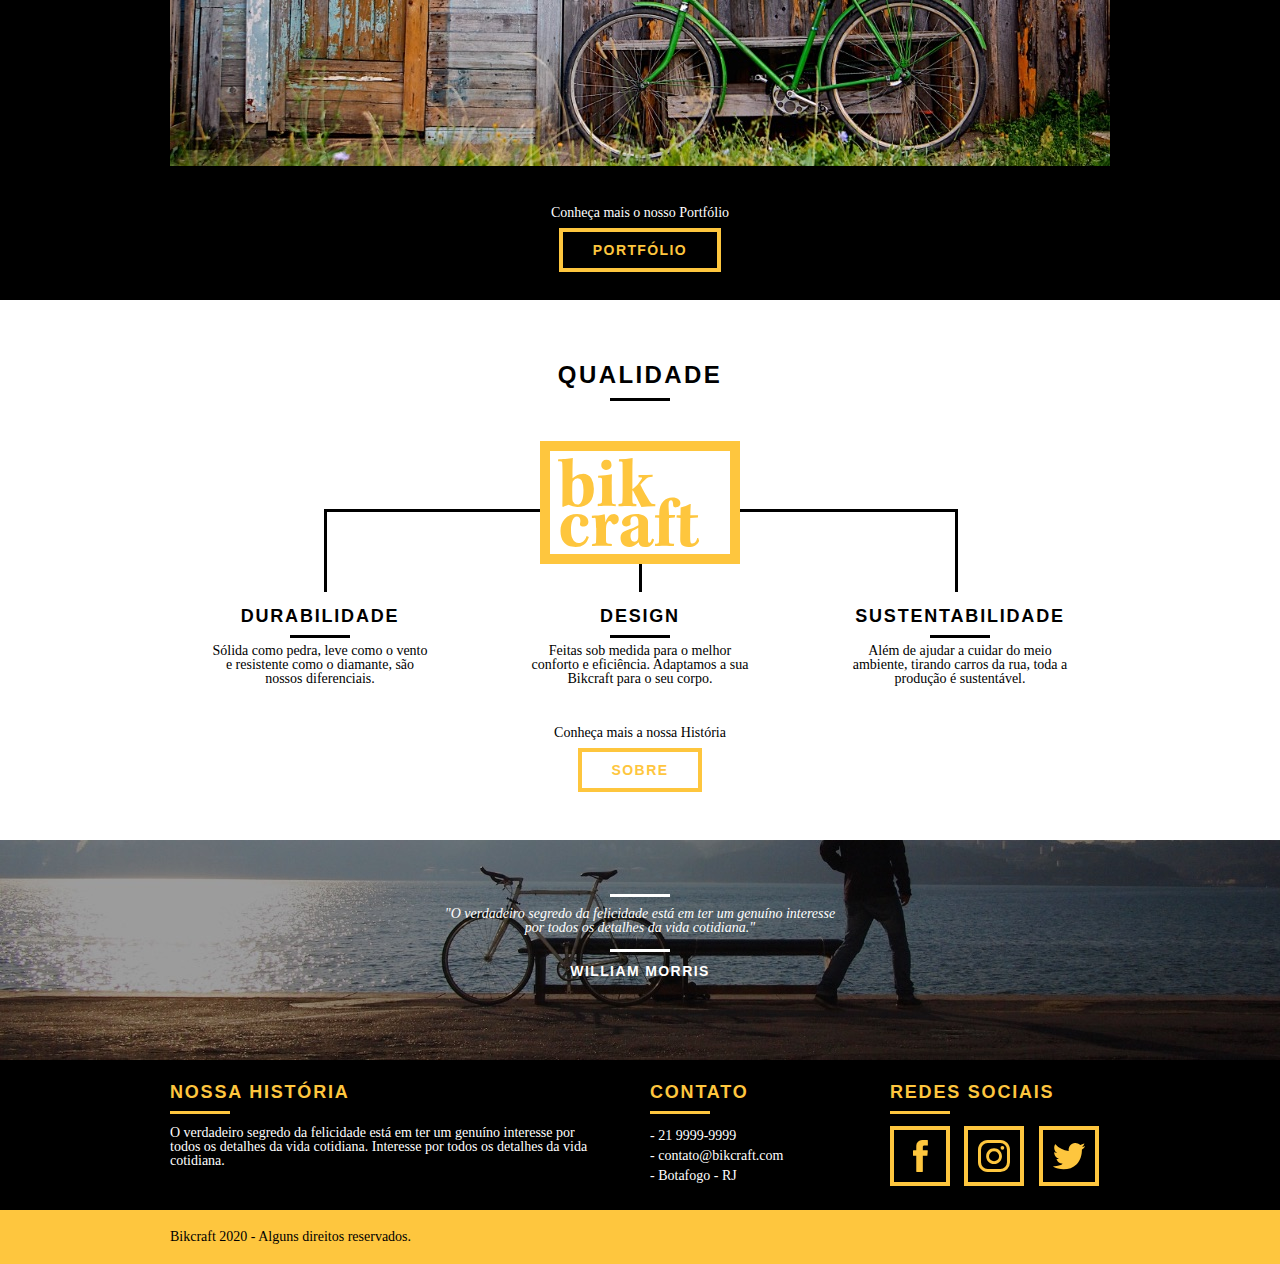
==== commit ef8c4aea: "SEO e Head" ====
--- a/web/index.html
+++ b/web/index.html
@@ -3,14 +3,22 @@
   <head>
     <meta charset="UTF-8" />
     <meta name="viewport" content="width=device-width, initial-scale=1.0" />
-    <title>Bikcraft</title>
+    <title>Bikcraft - Bicicletas Personalizadas</title>
+    <meta name="description" content="Compre a sua bicicleta personalizada na Bikcraft. Possuímos modelos Passeio, Esporte e Retrô.">
+
+    <meta property="og:type" content="website"/>
+    <meta property="og:title" content="Bikcraft - Bicicletas Personalizadas"/>
+    <meta property="og:description" content="Compre a sua bicicleta personalizada na Bikcraft. Possuímos modelos Passeio, Esporte e Retrô."/>
+    <meta property="og:url" content="http://bikcraft.com"/>
+    <meta property="og:image" content="http://bikcraft.com/img/og-image.png"/>      
+
     <link rel="stylesheet" href="./css/normalize.css" />
     <link rel="stylesheet" href="./css/reset.css" />
     <link rel="stylesheet" href="./css/grid.css" />
     <link rel="stylesheet" href="./css/styles.css" />
     <link rel="stylesheet" href="./css/responsivo.css" />
 
-    <link rel="icon" href="./img/favicon.ico">
+    <link rel="icon" href="./favicon.ico">
 
     <script>
       document.documentElement.classList.add("js");
@@ -37,10 +45,7 @@
       <div class="container">
         <h1 data-anime="400" class="fadeInDown">Bicicletas feitas a Mão</h1>
         <blockquote class="fadeInDown quote-externo" data-anime="800">
-          <p>
-            "Não tenha nada em sua casa que você não considere útil ou acredita
-            ser bonito."
-          </p>
+            <p>“Não tenha nada em sua casa que você não considere útil ou acredita ser bonito.”</p>
           <cite>WILLIAM MORRIS</cite>
         </blockquote>
         <a href="produtos.html" class="btn" data-anime="1200">Orçamento</a>
@@ -56,8 +61,7 @@
           </div>
           <h3>Passeio</h3>
           <p>
-            Ainda assim, existem dúvidas a respeito de como a necessidade de
-            renovação
+            Muito melhor do que passear pela orla a vidros fechados.
           </p>
 
           <li class="grid-1-3">
@@ -66,8 +70,7 @@
             </div>
             <h3>Esporte</h3>
             <p>
-              Ainda assim, existem dúvidas a respeito de como a necessidade de
-              renovação
+              Mais rápida do que Forrest Gump, ninguém vai pegar você.
             </p>
            </li>
 
@@ -77,8 +80,7 @@
             </div>
             <h3>Retrô</h3>
             <p>
-              Ainda assim, existem dúvidas a respeito de como a necessidade de
-              renovação
+              O passado volta para lembrarmos o que devemos fazer no futuro.
             </p>
            </li>
         </li>
@@ -113,15 +115,15 @@
         <ul class="qualidade_lista">
           <li class="grid-1-3">
             <h3>Durabilidade</h3>
-            <p>Ainda assim, existem dúvidas a respeito de como a necesidade de renovação renovação renovação</p>
+            <p>Sólida como pedra, leve como o vento e resistente como o diamante, são nossos diferenciais.</p>
           </li>
           <li class="grid-1-3">
             <h3>Design</h3>
-            <p>Ainda assim, existem dúvidas a respeito de como a necesidade de renovação renovação renovação</p>
+            <p>Feitas sob medida para o melhor conforto e eficiência. Adaptamos a sua Bikcraft para o seu corpo.</p>
           </li>
           <li class="grid-1-3">
             <h3>Sustentabilidade</h3>
-            <p>Ainda assim, existem dúvidas a respeito de como a necesidade de renovação renovação renovação</p>
+            <p>Além de ajudar a cuidar do meio ambiente, tirando carros da rua, toda a produção é sustentável.</p>
           </li>
         </ul>
 
--- a/web/css/styles.css
+++ b/web/css/styles.css
@@ -425,3 +425,17 @@
   transform: none;
   transition: opacity 0.8s, transform 0.8s;
 }
+
+.nao-aparece {
+  visibility: hidden;
+  position: absolute;
+  height: 0px;
+}
+
+#form-sucesso {
+  color: #31aa39;
+}
+
+#form-erro {
+  color: #f64540;
+}
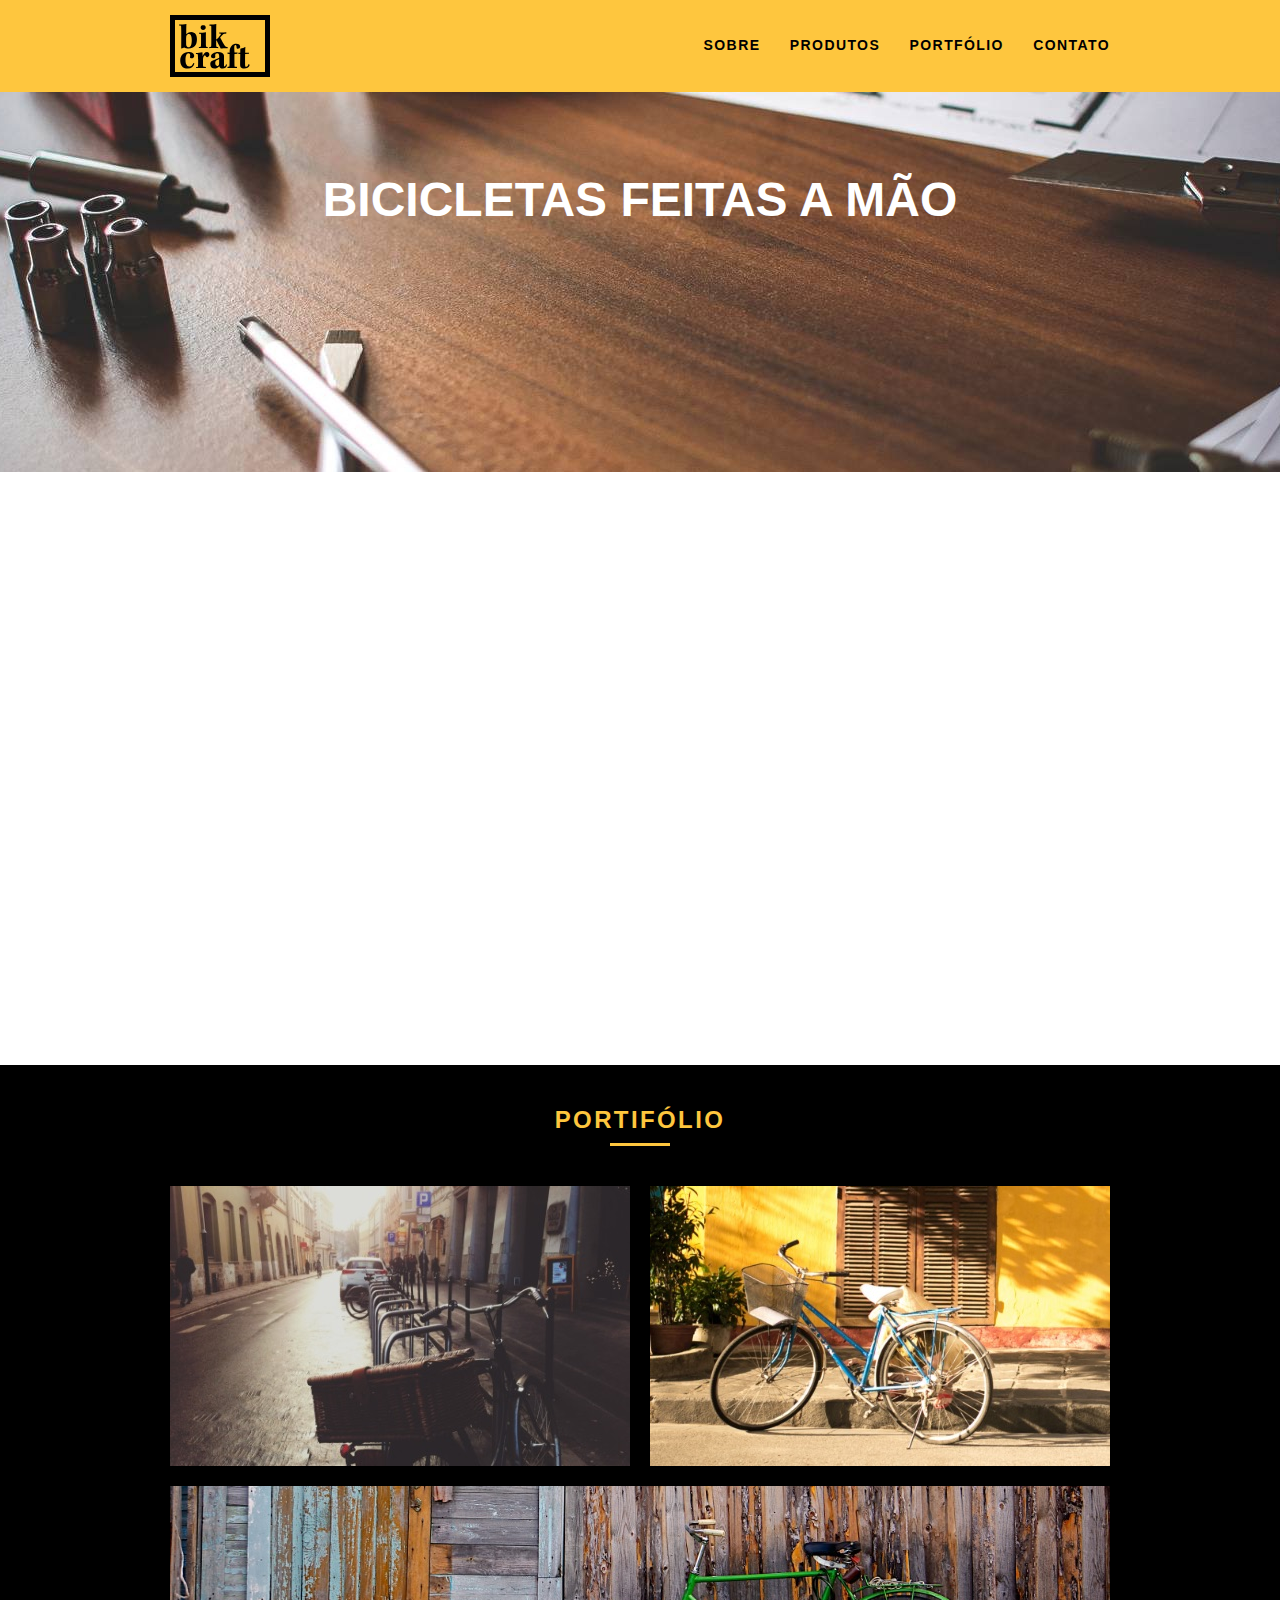
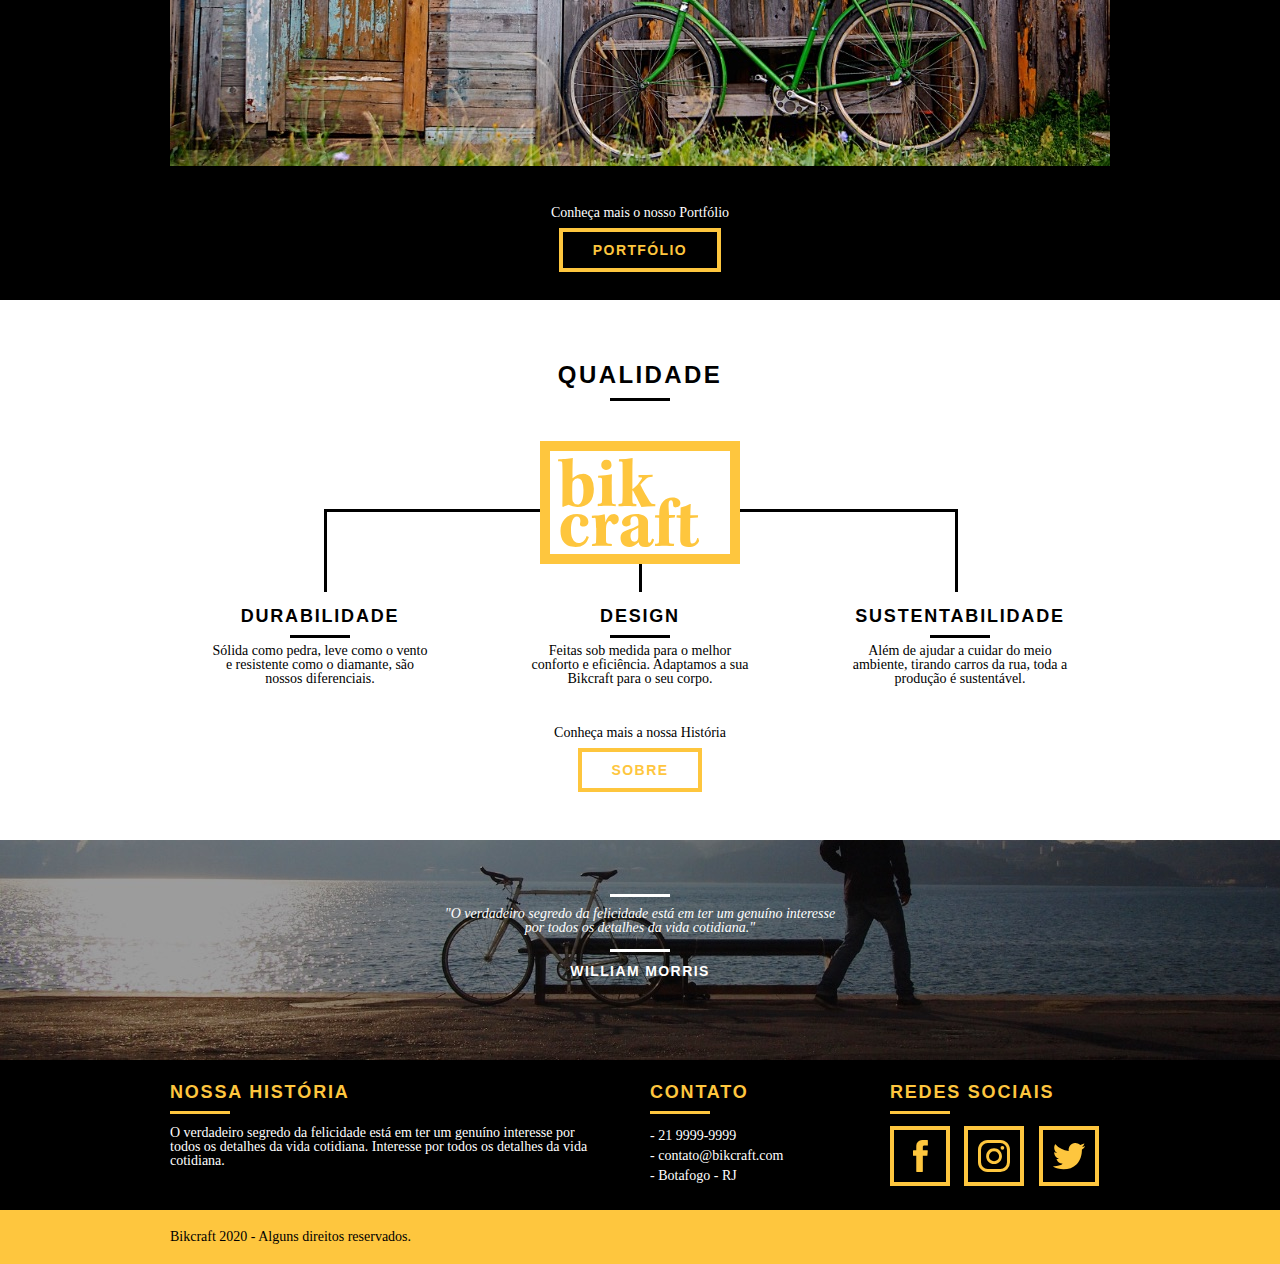
==== commit 2ebfa678: "Projeto finalizado" ====
--- a/web/index.html
+++ b/web/index.html
@@ -4,21 +4,22 @@
     <meta charset="UTF-8" />
     <meta name="viewport" content="width=device-width, initial-scale=1.0" />
     <title>Bikcraft - Bicicletas Personalizadas</title>
-    <meta name="description" content="Compre a sua bicicleta personalizada na Bikcraft. Possuímos modelos Passeio, Esporte e Retrô.">
-
-    <meta property="og:type" content="website"/>
-    <meta property="og:title" content="Bikcraft - Bicicletas Personalizadas"/>
-    <meta property="og:description" content="Compre a sua bicicleta personalizada na Bikcraft. Possuímos modelos Passeio, Esporte e Retrô."/>
-    <meta property="og:url" content="http://bikcraft.com"/>
-    <meta property="og:image" content="http://bikcraft.com/img/og-image.png"/>      
-
-    <link rel="stylesheet" href="./css/normalize.css" />
-    <link rel="stylesheet" href="./css/reset.css" />
-    <link rel="stylesheet" href="./css/grid.css" />
+    <meta
+      name="description"
+      content="Compre a sua bicicleta personalizada na Bikcraft. Possuímos modelos Passeio, Esporte e Retrô."
+    />
+
+    <meta property="og:type" content="website" />
+    <meta property="og:title" content="Bikcraft - Bicicletas Personalizadas" />
+    <meta
+      property="og:description"
+      content="Compre a sua bicicleta personalizada na Bikcraft. Possuímos modelos Passeio, Esporte e Retrô."
+    />
+    <meta property="og:url" content="http://bikcraft.com" />
+    <meta property="og:image" content="http://bikcraft.com/img/og-image.png" />
+
     <link rel="stylesheet" href="./css/styles.css" />
-    <link rel="stylesheet" href="./css/responsivo.css" />
-
-    <link rel="icon" href="./favicon.ico">
+    <link rel="icon" href="./favicon.ico" />
 
     <script>
       document.documentElement.classList.add("js");
@@ -34,7 +35,7 @@
           <ul>
             <li><a href="sobre.html">Sobre</a></li>
             <li><a href="produtos.html">Produtos</a></li>
-            <li><a href="portfolio.html">Portifólio</a></li>
+            <li><a href="portfolio.html">Portfólio</a></li>
             <li><a href="contato.html">Contato</a></li>
           </ul>
         </nav>
@@ -45,7 +46,10 @@
       <div class="container">
         <h1 data-anime="400" class="fadeInDown">Bicicletas feitas a Mão</h1>
         <blockquote class="fadeInDown quote-externo" data-anime="800">
-            <p>“Não tenha nada em sua casa que você não considere útil ou acredita ser bonito.”</p>
+          <p>
+            “Não tenha nada em sua casa que você não considere útil ou acredita
+            ser bonito.”
+          </p>
           <cite>WILLIAM MORRIS</cite>
         </blockquote>
         <a href="produtos.html" class="btn" data-anime="1200">Orçamento</a>
@@ -60,29 +64,23 @@
             <img src="./img/produtos/passeio.svg" alt="Bikcraft Passeio" />
           </div>
           <h3>Passeio</h3>
-          <p>
-            Muito melhor do que passear pela orla a vidros fechados.
-          </p>
-
-          <li class="grid-1-3">
-            <div class="produtos_icone">
-              <img src="./img/produtos/esporte.svg" alt="Bikcraft Esporte" />
-            </div>
-            <h3>Esporte</h3>
-            <p>
-              Mais rápida do que Forrest Gump, ninguém vai pegar você.
-            </p>
-           </li>
-
-           <li class="grid-1-3">
-            <div class="produtos_icone">
-              <img src="./img/produtos/retro.svg" alt=" Bikcraft Retrô" /> 
-            </div>
-            <h3>Retrô</h3>
-            <p>
-              O passado volta para lembrarmos o que devemos fazer no futuro.
-            </p>
-           </li>
+          <p>Muito melhor do que passear pela orla a vidros fechados.</p>
+        </li>
+
+        <li class="grid-1-3">
+          <div class="produtos_icone">
+            <img src="./img/produtos/esporte.svg" alt="Bikcraft Esporte" />
+          </div>
+          <h3>Esporte</h3>
+          <p>Mais rápida do que Forrest Gump, ninguém vai pegar você.</p>
+        </li>
+
+        <li class="grid-1-3">
+          <div class="produtos_icone">
+            <img src="./img/produtos/retro.svg" alt=" Bikcraft Retrô" />
+          </div>
+          <h3>Retrô</h3>
+          <p>O passado volta para lembrarmos o que devemos fazer no futuro.</p>
         </li>
       </ul>
 
@@ -90,101 +88,125 @@
         <p>Clique aqui e veja os detalhes dos produtos</p>
         <a href="produtos.html" class="btn btn_preto">Produtos</a>
       </div>
-
     </section>
     <!-- Fecha Produtos -->
 
     <section class="portfolio">
       <div class="container">
-      <h2 class="subtitulo">Portifólio</h2>
-      <ul class="portfolio_lista">
-        <li class="grid-8"><img src="./img/portfolio/retro.jpg" alt="Bicicleta Retrô"></li>
-        <li class="grid-8"><img src="./img/portfolio/passeio.jpg" alt="Bicicleta Passeio"></li>
-        <li class="grid-16"><img src="./img/portfolio/esporte.jpg" alt="Bicicleta Esporte"></li>
-      </ul>
-      <div class="call">
-        <p>Conheça mais o nosso Portfólio</p>
-        <a href="portfolio.html" class="btn">Portfólio</a>
-      </div>
+        <h2 class="subtitulo">Portifólio</h2>
+        <ul class="portfolio_lista">
+          <li class="grid-8">
+            <img src="./img/portfolio/retro.jpg" alt="Bicicleta Retrô" />
+          </li>
+          <li class="grid-8">
+            <img src="./img/portfolio/passeio.jpg" alt="Bicicleta Passeio" />
+          </li>
+          <li class="grid-16">
+            <img src="./img/portfolio/esporte.jpg" alt="Bicicleta Esporte" />
+          </li>
+        </ul>
+        <div class="call">
+          <p>Conheça mais o nosso Portfólio</p>
+          <a href="portfolio.html" class="btn">Portfólio</a>
+        </div>
       </div>
     </section>
 
     <section class="qualidade container">
       <h2 class="subtitulo">Qualidade</h2>
-        <img src="./img/bikcraft-qualidade.svg" alt="Bikcraft">
-        <ul class="qualidade_lista">
-          <li class="grid-1-3">
-            <h3>Durabilidade</h3>
-            <p>Sólida como pedra, leve como o vento e resistente como o diamante, são nossos diferenciais.</p>
-          </li>
-          <li class="grid-1-3">
-            <h3>Design</h3>
-            <p>Feitas sob medida para o melhor conforto e eficiência. Adaptamos a sua Bikcraft para o seu corpo.</p>
-          </li>
-          <li class="grid-1-3">
-            <h3>Sustentabilidade</h3>
-            <p>Além de ajudar a cuidar do meio ambiente, tirando carros da rua, toda a produção é sustentável.</p>
-          </li>
-        </ul>
-
-        <div class="call">
-          <p>Conheça mais a nossa História</p>
-          <a href="sobre.html" class="btn btn_preto">Sobre</a>
-        </div>
-    </section>
-
-
-    <section class="quebra">
+      <img src="./img/bikcraft-qualidade.svg" alt="Bikcraft" />
+      <ul class="qualidade_lista">
+        <li class="grid-1-3">
+          <h3>Durabilidade</h3>
+          <p>
+            Sólida como pedra, leve como o vento e resistente como o diamante,
+            são nossos diferenciais.
+          </p>
+        </li>
+        <li class="grid-1-3">
+          <h3>Design</h3>
+          <p>
+            Feitas sob medida para o melhor conforto e eficiência. Adaptamos a
+            sua Bikcraft para o seu corpo.
+          </p>
+        </li>
+        <li class="grid-1-3">
+          <h3>Sustentabilidade</h3>
+          <p>
+            Além de ajudar a cuidar do meio ambiente, tirando carros da rua,
+            toda a produção é sustentável.
+          </p>
+        </li>
+      </ul>
+
+      <div class="call">
+        <p>Conheça mais a nossa História</p>
+        <a href="sobre.html" class="btn btn_preto">Sobre</a>
+      </div>
+    </section>
+
+    <div class="quebra">
       <blockquote class="quote-externo container">
         <p>
-          "O verdadeiro segredo da felicidade está em ter um genuíno interesse por todos os detalhes da vida cotidiana."
+          "O verdadeiro segredo da felicidade está em ter um genuíno interesse
+          por todos os detalhes da vida cotidiana."
         </p>
         <cite>WILLIAM MORRIS</cite>
       </blockquote>
-    </section>
+    </div>
 
     <footer>
-
       <div class="footer">
         <div class="container">
-        <div class="grid-8 footer_historia">
-          <h3>Nossa História</h3>
-          <p>O verdadeiro segredo da felicidade está em ter um genuíno
-            interesse por todos os detalhes da vida cotidiana. 
-            Interesse por todos os detalhes da vida cotidiana.</p>
-        </div>
-        
-        <div class="grid-4 footer_contato">
-          <h3>Contato</h3>
-          <ul>
-            <li>- 21 9999-9999</li>
-            <li>- contato@bikcraft.com</li>
-            <li>- Botafogo - RJ</li>
-          </ul>
-        </div>
-        
-        <div class="grid-4 footer_redes">
-          <h3>Redes Sociais</h3>
-          <ul>
-            <li><a href="https://www.facebook.com"><img src="./img/redes-sociais/facebook.svg" alt="Facebook"></a></li>
-            <li><a href="https://www.instagram.com"><img src="./img/redes-sociais/instagram.svg" alt="Facebook"></a></li>
-            <li><a href="https://www.twitter.com"><img src="./img/redes-sociais/twitter.svg" alt="Facebook"></a></li>
-          </ul>
-        </div>
-
+          <div class="grid-8 footer_historia">
+            <h3>Nossa História</h3>
+            <p>
+              O verdadeiro segredo da felicidade está em ter um genuíno
+              interesse por todos os detalhes da vida cotidiana. Interesse por
+              todos os detalhes da vida cotidiana.
+            </p>
+          </div>
+
+          <div class="grid-4 footer_contato">
+            <h3>Contato</h3>
+            <ul>
+              <li>- 21 9999-9999</li>
+              <li>- contato@bikcraft.com</li>
+              <li>- Botafogo - RJ</li>
+            </ul>
+          </div>
+
+          <div class="grid-4 footer_redes">
+            <h3>Redes Sociais</h3>
+            <ul>
+              <li>
+                <a href="https://www.facebook.com"
+                  ><img src="./img/redes-sociais/facebook.svg" alt="Facebook"
+                /></a>
+              </li>
+              <li>
+                <a href="https://www.instagram.com"
+                  ><img src="./img/redes-sociais/instagram.svg" alt="Instagram"
+                /></a>
+              </li>
+              <li>
+                <a href="https://www.twitter.com"
+                  ><img src="./img/redes-sociais/twitter.svg" alt="Twitter"
+                /></a>
+              </li>
+            </ul>
+          </div>
         </div>
       </div>
 
       <div class="copy">
         <div class="container">
-        <p class="grid-16">Bikcraft 2020 - Alguns direitos reservados.</p>
-      </div>
-      </div>
-
+          <p class="grid-16">Bikcraft 2020 - Alguns direitos reservados.</p>
+        </div>
+      </div>
     </footer>
 
     <script src="./js/simple-anime.js"></script>
     <script src="./js/script.js"></script>
-
   </body>
 </html>
--- a/web/css/styles.css
+++ b/web/css/styles.css
@@ -1,57 +1,425 @@
-/* Estilos Gerais */
-
+html {
+  line-height: 1.15;
+  -webkit-text-size-adjust: 100%;
+}
+body {
+  margin: 0;
+}
+main {
+  display: block;
+}
+h1 {
+  font-size: 2em;
+  margin: 0.67em 0;
+}
+hr {
+  box-sizing: content-box;
+  height: 0;
+  overflow: visible;
+}
+pre {
+  font-family: monospace, monospace;
+  font-size: 1em;
+}
+a {
+  background-color: transparent;
+}
+abbr[title] {
+  border-bottom: none;
+  text-decoration: underline;
+  text-decoration: underline dotted;
+}
+b,
+strong {
+  font-weight: bolder;
+}
+code,
+kbd,
+samp {
+  font-family: monospace, monospace;
+  font-size: 1em;
+}
+small {
+  font-size: 80%;
+}
+sub,
+sup {
+  font-size: 75%;
+  line-height: 0;
+  position: relative;
+  vertical-align: baseline;
+}
+sub {
+  bottom: -0.25em;
+}
+sup {
+  top: -0.5em;
+}
+img {
+  border-style: none;
+}
+button,
+input,
+optgroup,
+select,
+textarea {
+  font-family: inherit;
+  font-size: 100%;
+  line-height: 1.15;
+  margin: 0;
+}
+button,
+input {
+  overflow: visible;
+}
+button,
+select {
+  text-transform: none;
+}
+button,
+[type="button"],
+[type="reset"],
+[type="submit"] {
+  -webkit-appearance: button;
+}
+button::-moz-focus-inner,
+[type="button"]::-moz-focus-inner,
+[type="reset"]::-moz-focus-inner,
+[type="submit"]::-moz-focus-inner {
+  border-style: none;
+  padding: 0;
+}
+button:-moz-focusring,
+[type="button"]:-moz-focusring,
+[type="reset"]:-moz-focusring,
+[type="submit"]:-moz-focusring {
+  outline: 1px dotted ButtonText;
+}
+fieldset {
+  padding: 0.35em 0.75em 0.625em;
+}
+legend {
+  box-sizing: border-box;
+  color: inherit;
+  display: table;
+  max-width: 100%;
+  padding: 0;
+  white-space: normal;
+}
+progress {
+  vertical-align: baseline;
+}
+textarea {
+  overflow: auto;
+}
+[type="checkbox"],
+[type="radio"] {
+  box-sizing: border-box;
+  padding: 0;
+}
+[type="number"]::-webkit-inner-spin-button,
+[type="number"]::-webkit-outer-spin-button {
+  height: auto;
+}
+[type="search"] {
+  -webkit-appearance: textfield;
+  outline-offset: -2px;
+}
+[type="search"]::-webkit-search-decoration {
+  -webkit-appearance: none;
+}
+::-webkit-file-upload-button {
+  -webkit-appearance: button;
+  font: inherit;
+}
+details {
+  display: block;
+}
+summary {
+  display: list-item;
+}
+template {
+  display: none;
+}
+[hidden] {
+  display: none;
+}
+a {
+  text-decoration: none;
+}
+ol,
+ul {
+  list-style: none;
+}
+html,
+body,
+div,
+span,
+iframe,
+h1,
+h2,
+h3,
+h4,
+h5,
+h6,
+p,
+blockquote,
+a,
+em,
+img,
+dl,
+dt,
+dd,
+ol,
+ul,
+li,
+fieldset,
+form,
+label,
+legend,
+article,
+footer,
+header,
+nav,
+section,
+main {
+  margin: 0;
+  padding: 0;
+  border: 0;
+  vertical-align: baseline;
+}
+h1,
+h2,
+h3,
+h4,
+h5,
+h6,
+p,
+a,
+ul {
+  font-size: 1em;
+  font-weight: 400;
+}
+*,
+:before,
+:after {
+  -webkit-box-sizing: border-box;
+  -moz-box-sizing: border-box;
+  box-sizing: border-box;
+}
+.container {
+  width: 960px;
+  margin: 0 auto;
+  padding: 0;
+  position: relative;
+}
+.container:after,
+.container:before {
+  content: " ";
+  display: table;
+}
+.container:after {
+  clear: both;
+}
+.grid-1,
+.grid-2,
+.grid-3,
+.grid-4,
+.grid-5,
+.grid-6,
+.grid-7,
+.grid-8,
+.grid-9,
+.grid-10,
+.grid-11,
+.grid-12,
+.grid-13,
+.grid-14,
+.grid-15,
+.grid-16,
+.grid-1-3 {
+  float: left;
+  margin-left: 10px;
+  margin-right: 10px;
+}
+.grid-1 {
+  width: 40px;
+}
+.grid-2 {
+  width: 100px;
+}
+.grid-3 {
+  width: 160px;
+}
+.grid-4 {
+  width: 220px;
+}
+.grid-5 {
+  width: 280px;
+}
+.grid-6 {
+  width: 340px;
+}
+.grid-7 {
+  width: 400px;
+}
+.grid-8 {
+  width: 460px;
+}
+.grid-9 {
+  width: 520px;
+}
+.grid-10 {
+  width: 580px;
+}
+.grid-11 {
+  width: 640px;
+}
+.grid-12 {
+  width: 700px;
+}
+.grid-13 {
+  width: 760px;
+}
+.grid-14 {
+  width: 820px;
+}
+.grid-15 {
+  width: 880px;
+}
+.grid-16 {
+  width: 940px;
+}
+.grid-1-3 {
+  width: 300px;
+}
+@media only screen and (min-width: 788px) and (max-width: 979px) {
+  .container {
+    width: 768px;
+  }
+  .grid-1 {
+    width: 28px;
+  }
+  .grid-2 {
+    width: 76px;
+  }
+  .grid-3 {
+    width: 124px;
+  }
+  .grid-4 {
+    width: 172px;
+  }
+  .grid-5 {
+    width: 220px;
+  }
+  .grid-6 {
+    width: 268px;
+  }
+  .grid-7 {
+    width: 316px;
+  }
+  .grid-8 {
+    width: 364px;
+  }
+  .grid-9 {
+    width: 412px;
+  }
+  .grid-10 {
+    width: 460px;
+  }
+  .grid-11 {
+    width: 508px;
+  }
+  .grid-12 {
+    width: 556px;
+  }
+  .grid-13 {
+    width: 604px;
+  }
+  .grid-14 {
+    width: 652px;
+  }
+  .grid-15 {
+    width: 700px;
+  }
+  .grid-16 {
+    width: 748px;
+  }
+  .grid-1-3 {
+    width: 236px;
+  }
+}
+@media only screen and (max-width: 787px) {
+  .container {
+    width: 300px;
+  }
+  .grid-1,
+  .grid-2,
+  .grid-3,
+  .grid-4,
+  .grid-5,
+  .grid-6,
+  .grid-7,
+  .grid-8,
+  .grid-9,
+  .grid-10,
+  .grid-11,
+  .grid-12,
+  .grid-13,
+  .grid-14,
+  .grid-15,
+  .grid-16,
+  .grid-1-3 {
+    width: 300px;
+    margin: 0 0 20px;
+    float: none;
+  }
+}
 body {
   font-family: Arial, Helvetica, sans-serif;
 }
-
 p {
   font-family: Georgia, "Times New Roman", Times, serif;
   font-size: 14px;
   line-height: 14px;
 }
-
 img {
   display: block;
   max-width: 100%;
 }
-
 .btn {
   width: 140px;
   height: 40px;
   font-size: 14px;
   line-height: 20px;
   letter-spacing: 0.1em;
-  font-weight: bold;
+  font-weight: 700;
   text-transform: uppercase;
   color: #fec63e;
   border: 4px solid #fec63e;
   padding: 10px 30px;
   cursor: pointer;
 }
-
 .btn:hover {
   color: #fff;
   border-color: #fff;
-  transition: all 0.3s ease-out 0s;
-}
-
+  transition: all 0.3s ease-out 0;
+}
 .btn.btn_preto:hover {
   color: #000;
   border-color: #000;
   transition: 0.3s;
 }
-
 .subtitulo {
   font-size: 24px;
   color: #000;
-  font-weight: bold;
+  font-weight: 700;
   text-transform: uppercase;
   line-height: 30px;
   letter-spacing: 0.1em;
   text-align: center;
   margin-bottom: 40px;
 }
-
 .subtitulo:after {
   content: "";
   display: block;
@@ -60,78 +428,62 @@
   background: #000;
   margin: 8px auto;
 }
-
-/* Header */
-
 .header {
   position: fixed;
   top: 0;
   width: 100%;
   background: #fec63e;
   padding: 15px 0;
-  /* Deixa por cima de tudo */
   z-index: 10;
 }
-
 .header_menu {
   text-align: right;
 }
-
 .header_menu ul li {
   display: inline-block;
   margin-left: 25px;
   margin-top: 20px;
 }
-
 .header_menu ul li a {
   color: #000;
-  font-weight: bold;
+  font-weight: 700;
   text-transform: uppercase;
   letter-spacing: 0.1em;
   font-size: 14px;
   line-height: 20px;
   padding: 10px 0;
 }
-
 .header_menu ul li a:hover {
   color: #fff;
   transition: 0.3s;
 }
-
 .header_menu ul li a.menu_ativo {
   color: #fff;
 }
-
-/* Introdução */
-
 .introducao {
   width: 100%;
   height: 380px;
-  background: url("../img/bg.jpg") no-repeat center;
+  background: url(../img/bg.jpg) no-repeat center;
   background-size: cover;
   margin-top: 92px;
   text-align: center;
   padding-top: 80px;
 }
-
 .introducao h1 {
   font-size: 48px;
   color: #fff;
-  font-weight: bold;
-  text-transform: uppercase;
-}
-
+  font-weight: 700;
+  text-transform: uppercase;
+}
 .quote-externo {
   max-width: 320px;
   margin: 0 auto;
   color: #fff;
   margin-bottom: 40px;
 }
-
 .quote-externo p {
   font-style: italic;
 }
-
 .quote-externo p:before,
 .quote-externo p:after {
   content: "";
@@ -139,16 +491,14 @@
   width: 60px;
   height: 3px;
   background: #fff;
-  margin: 14px auto 10px auto;
-}
-
+  margin: 14px auto 10px;
+}
 .quote-externo cite {
   font-size: 14px;
   letter-spacing: 0.1em;
   font-style: normal;
-  font-weight: bold;
-}
-
+  font-weight: 700;
+}
 .introducao-interna {
   width: 100%;
   height: 160px;
@@ -157,46 +507,37 @@
   color: #fff;
   padding-top: 30px;
 }
-
 .introducao-interna h1 {
   font-size: 36px;
-  font-weight: bold;
-  text-transform: uppercase;
-}
-
+  font-weight: 700;
+  text-transform: uppercase;
+}
 .introducao-interna h1:after {
   content: "";
   display: block;
   width: 60px;
   height: 3px;
   background: #fff;
-  margin: 6px auto 10px auto;
-}
-
-/* Produtos */
-
+  margin: 6px auto 10px;
+}
 .produtos {
   padding: 60px 0;
 }
-
 .produtos_lista li {
   background: #fec63e;
   text-align: center;
 }
-
 .produtos_lista li img {
   margin: 0 auto;
 }
-
 .produtos_lista li h3 {
   font-size: 18px;
-  font-weight: bold;
+  font-weight: 700;
   text-transform: uppercase;
   margin-top: 20px;
   letter-spacing: 0.1em;
   line-height: 25px;
 }
-
 .produtos_lista li h3:after {
   content: "";
   display: block;
@@ -205,94 +546,73 @@
   background: #000;
   margin: 2px auto;
 }
-
 .produtos_lista p {
   margin: 10px auto;
   padding: 10px;
 }
-
 .produtos_icone {
   background: #000;
   padding: 20px;
 }
-
 .call {
   padding-top: 40px;
   text-align: center;
-  /* Retirar o float padrão */
   clear: both;
 }
-
 .call p {
   margin-bottom: 20px;
 }
-
-/* Portifólio */
 .portfolio {
   width: 100%;
   background: #000;
   padding: 40px 0;
 }
-
 .portfolio .subtitulo {
   color: #fec63e;
   border-color: #fec63e;
 }
-
 .portfolio .subtitulo:after {
   background: #fec63e;
 }
-
-/* Last-child: Último elemento */
 .portfolio_lista li:last-child {
   margin-top: 20px;
 }
-
 .portfolio .call p {
   color: #fff;
 }
-
-/*Qualidade*/
-
 .qualidade {
   padding: 60px 0;
 }
-
 .qualidade:after {
   content: "";
   width: 634px;
   height: 83px;
   display: block;
-  background: url("../img/linhas.svg") no-repeat center;
+  background: url(../img/linhas.svg) no-repeat center;
   position: absolute;
   top: 209px;
   right: 162px;
   z-index: -1;
 }
-
 .qualidade img {
   margin: 0 auto;
 }
-
 .qualidade_lista {
   padding-top: 20px;
-  overflow: hidden; /*Clear Fixo*/
-}
-
+  overflow: hidden;
+}
 .qualidade_lista li {
   text-align: center;
   padding: 0 40px;
 }
-
 .qualidade_lista li h3 {
   font-size: 18px;
-  font-weight: bold;
+  font-weight: 700;
   text-transform: uppercase;
   margin-top: 20px;
   letter-spacing: 0.1em;
   line-height: 25px;
 }
-
 .qualidade_lista li h3:after {
   content: "";
   display: block;
@@ -301,89 +621,70 @@
   background: #000;
   margin: 6px auto;
 }
-
-/*Quebra*/
-
 .quebra {
   width: 100%;
   height: 220px;
-  background: url("../img/bg-footer.jpg");
+  background: url(../img/bg-footer.jpg);
   background-size: cover;
   text-align: center;
   padding-top: 40px;
 }
-
 .quebra .quote-externo {
   max-width: 400px;
 }
-
-/*Footer*/
-
 .footer {
   width: 100%;
   background: #000;
   color: #fff;
   padding: 20px 0;
 }
-
 .footer h3 {
   font-size: 18px;
   line-height: 25px;
   color: #fec63e;
   letter-spacing: 0.1em;
   text-transform: uppercase;
-  font-weight: bold;
-}
-
+  font-weight: 700;
+}
 .footer h3:after {
   content: "";
   display: block;
   width: 60px;
   height: 3px;
   background: #fec63e;
-  margin: 6px 0 12px 0;
-}
-
+  margin: 6px 0 12px;
+}
 .footer_historia {
   padding-right: 40px;
 }
-
 .footer_contato ul li {
   font-size: 14px;
   line-height: 20px;
   font-family: Georgia, "Times New Roman", serif;
 }
-
 .footer_redes ul li {
   display: inline-block;
   margin-right: 10px;
 }
-
 .footer_redes ul li a {
   border: 4px solid #fec63e;
   display: block;
   padding: 10px;
 }
-
 .footer_redes ul li a:hover {
   border-color: #fff;
 }
-
-/*Copy*/
-
 .copy {
   width: 100%;
   background: #fec63e;
   padding: 20px 0;
 }
-
-/*Javascript*/
 .js [data-slide] {
   position: relative;
 }
 .js [data-slide] > * {
   position: absolute;
-  top: 0px;
+  top: 0;
   opacity: 0;
 }
 .js [data-slide] > .active {
@@ -392,7 +693,6 @@
   transition: opacity 500ms;
   z-index: 1;
 }
-
 .js [data-slide-nav] {
   display: block;
   justify-content: center;
@@ -405,7 +705,7 @@
   margin: 4px;
   height: 12px;
   border: none;
-  padding: 0px;
+  padding: 0;
   border-radius: 6px;
   background: #1d1d1d;
   text-indent: -100px;
@@ -425,17 +725,456 @@
   transform: none;
   transition: opacity 0.8s, transform 0.8s;
 }
-
 .nao-aparece {
   visibility: hidden;
   position: absolute;
-  height: 0px;
-}
-
+  height: 0;
+}
 #form-sucesso {
   color: #31aa39;
 }
-
 #form-erro {
   color: #f64540;
 }
+.interna-sobre {
+  background: url(../img/bg-sobre.jpg) no-repeat center;
+  background-size: cover;
+}
+.missao_sobre {
+  padding-top: 60px;
+}
+.missao_sobre p {
+  font-size: 18px;
+  line-height: 25px;
+  margin-bottom: 1em;
+  padding-right: 60px;
+}
+.missao_sobre ul li {
+  font-family: Georgia, "Times New Roman", serif;
+  font-size: 18px;
+  line-height: 30px;
+}
+.subtitulo_interno {
+  font-size: 24px;
+  color: #000;
+  font-weight: 700;
+  text-transform: uppercase;
+  line-height: 30px;
+  letter-spacing: 0.1em;
+  margin-bottom: 20px;
+}
+.subtitulo_interno:after {
+  content: "";
+  display: block;
+  width: 60px;
+  height: 3px;
+  background: #000;
+  margin: 8px 0;
+}
+.foto-equipe {
+  padding-top: 20px;
+}
+.interna-produtos {
+  background: url(../img/bg-produtos.jpg) no-repeat center;
+  background-size: cover;
+}
+.produto_item {
+  padding-top: 60px;
+}
+.produto_item h2 {
+  font-size: 36px;
+  color: #fff;
+  text-transform: uppercase;
+  letter-spacing: 0.1em;
+  font-weight: 700;
+  position: relative;
+  top: -180px;
+  text-align: center;
+  margin-bottom: -56px;
+}
+.produto_item h2:before,
+.produto_item h2:after {
+  content: "";
+  display: block;
+  width: 60px;
+  height: 3px;
+  background: #fff;
+  margin: 6px auto 8px;
+}
+.produto_icone {
+  background: #000;
+  padding: 70px 0;
+}
+.produto_icone img {
+  margin: 0 auto;
+}
+.produto_info {
+  background: #000;
+}
+.produto_info p {
+  color: #fff;
+  font-size: 18px;
+  line-height: 25px;
+  padding: 30px 40px;
+  height: 180px;
+}
+.produto_info ul li {
+  background: #fec63e;
+  font-size: 18px;
+  font-weight: 700;
+  line-height: 20px;
+  float: left;
+  text-transform: uppercase;
+  width: 229px;
+  height: 49px;
+  text-align: center;
+  padding-top: 16px;
+}
+.produto_info ul li:nth-child(1),
+.produto_info ul li:nth-child(2) {
+  margin-bottom: 2px;
+}
+.produto_info ul li:nth-child(even) {
+  margin-left: 2px;
+}
+.orcamento {
+  background: #000;
+  width: 100%;
+  margin-top: 60px;
+  padding: 40px 0;
+}
+.orcamento h2 {
+  color: #fec63e;
+  padding-top: 40px;
+}
+.orcamento h2:after {
+  background: #fec63e;
+}
+.form {
+  padding-right: 60px;
+}
+.form label {
+  display: block;
+  color: #fff;
+  font-family: Georgia, "Times New Roman", serif;
+  font-size: 18px;
+  line-height: 25px;
+  margin-bottom: 4px;
+}
+.form input {
+  display: block;
+  width: 100%;
+  border: 4px solid #fec63e;
+  background: none;
+  padding: 7px 10px;
+  color: #fff;
+  outline: none;
+  font-size: 14px;
+  font-family: Georgia, "Times New Roman", serif;
+  margin-bottom: 10px;
+}
+.form textarea {
+  display: block;
+  width: 100%;
+  height: 120px;
+  border: 4px solid #fec63e;
+  background: none;
+  padding: 7px 10px;
+  color: #fff;
+  outline: none;
+  font-size: 14px;
+  font-family: Georgia, "Times New Roman", serif;
+  margin-bottom: 20px;
+}
+.form button {
+  background: none;
+  padding: 7px 40px;
+}
+.orcamento_dados {
+  color: #fff;
+  margin-top: 5px;
+}
+.orcamento_dados h3 {
+  color: #fec63e;
+  font-size: 18px;
+  font-weight: 700;
+  line-height: 25px;
+  text-transform: uppercase;
+}
+.orcamento_dados p {
+  margin: 10px 0 5px;
+}
+.orcamento_dados span {
+  display: block;
+  font-size: 18px;
+  font-family: Georgia, "Times New Roman", serif;
+  line-height: 30px;
+}
+.orcamento_dados span:nth-of-type(even) {
+  margin-bottom: 30px;
+}
+.orcamento_dados ul {
+  padding-right: 60px;
+}
+.orcamento_dados ul li {
+  font-size: 14px;
+  font-family: Georgia, "Times New Roman", serif;
+  padding: 10px 15px;
+}
+.orcamento_dados ul li:nth-child(odd) {
+  background: #292929;
+}
+.interna-portfolio {
+  background: url(../img/bg-portfolio.jpg) no-repeat center;
+  background-size: cover;
+}
+.quote_clientes {
+  padding: 60px 0;
+  max-width: 460px;
+  margin: 0 auto;
+}
+.quote_clientes p {
+  text-align: center;
+  font-family: Georgia, "Times New Roman", serif;
+  font-size: 18px;
+  line-height: 25px;
+  font-style: italic;
+  margin-bottom: 20px;
+}
+.quote_clientes cite {
+  font-size: 18px;
+  font-weight: 700;
+  float: right;
+  font-style: normal;
+}
+.interna-contato {
+  background: url(../img/bg-contato.jpg) no-repeat center;
+  background-size: cover;
+}
+.contato {
+  padding: 40px 0;
+}
+.contato_form {
+  padding-right: 60px;
+}
+.contato_form label {
+  display: block;
+  font-family: Georgia, "Times New Roman", serif;
+  font-size: 18px;
+  line-height: 25px;
+  margin-bottom: 4px;
+}
+.contato_form input {
+  display: block;
+  width: 100%;
+  border: 4px solid #fec63e;
+  background: none;
+  padding: 7px 10px;
+  outline: none;
+  font-size: 14px;
+  font-family: Georgia, "Times New Roman", serif;
+  margin-bottom: 10px;
+}
+.contato_form textarea {
+  display: block;
+  width: 100%;
+  height: 120px;
+  border: 4px solid #fec63e;
+  background: none;
+  padding: 7px 10px;
+  outline: none;
+  font-size: 14px;
+  font-family: Georgia, "Times New Roman", serif;
+  margin-bottom: 20px;
+}
+.contato_form button {
+  background: none;
+  padding: 7px 40px;
+}
+.form_dados {
+  color: #000;
+  margin-top: 5px;
+}
+.form_dados h3 {
+  color: #fec63e;
+  font-size: 18px;
+  font-weight: 700;
+  line-height: 25px;
+  text-transform: uppercase;
+}
+.form_dados span {
+  display: block;
+  font-size: 18px;
+  font-family: Georgia, "Times New Roman", serif;
+  line-height: 30px;
+}
+.dados_email {
+  margin-bottom: 40px;
+}
+.form_dados {
+  padding-right: 60px;
+}
+.form_dados p {
+  font-size: 14px;
+  font-family: Georgia, "Times New Roman", serif;
+  margin: 8px 0;
+}
+.contato_dados {
+  color: #000;
+  margin-top: 5px;
+}
+.contato_dados h3 {
+  color: #fec63e;
+  font-size: 18px;
+  font-weight: 700;
+  line-height: 25px;
+  text-transform: uppercase;
+}
+.contato_dados span {
+  display: block;
+  font-size: 18px;
+  font-family: Georgia, "Times New Roman", serif;
+  line-height: 30px;
+}
+.contato_dados span:nth-of-type(even) {
+  margin-bottom: 30px;
+}
+.contato_dados ul {
+  margin-top: 10px;
+}
+.contato_dados ul li {
+  display: inline-block;
+  margin-right: 10px;
+}
+.contato_dados ul li a {
+  border: 4px solid #fec63e;
+  display: block;
+  padding: 10px;
+}
+.contato_dados ul li a:hover {
+  border-color: #000;
+}
+.contato_mapa img {
+  margin-bottom: 60px;
+}
+@media only screen and (min-width: 788px) and (max-width: 979px) {
+  .qualidade:after {
+    right: 66px;
+  }
+  .qualidade_lista li {
+    padding: 0 10px;
+  }
+  .footer_redes ul li a {
+    border: 3px solid #fec63e;
+    display: block;
+    padding: 6px;
+  }
+  .footer_redes ul li a img {
+    width: 26px;
+    height: 26px;
+  }
+  .produto_item h2 {
+    top: -150px;
+    margin-bottom: -56px;
+  }
+  .produto_icone {
+    padding: 41px 0;
+  }
+  .produto_info p {
+    height: 122px;
+    font-size: 14px;
+    line-height: 20px;
+    padding: 20px 30px;
+  }
+  .produto_info ul li {
+    width: 181px;
+    height: 49px;
+  }
+}
+@media only screen and (max-width: 787px) {
+  .header {
+    position: relative;
+    padding-bottom: 0;
+  }
+  .header img {
+    margin: 0 auto 10px;
+  }
+  .header_menu {
+    text-align: center;
+  }
+  .header_menu ul li {
+    margin: 5px;
+  }
+  .header_menu ul li a {
+    border: 4px solid #000;
+    width: 136px;
+    display: block;
+    float: left;
+  }
+  .header_menu ul li a:hover {
+    border-color: #fff;
+  }
+  .header_menu ul li a.menu_ativo {
+    border-color: #fff;
+  }
+  .introducao {
+    background: url(../img/bg-mobile.jpg) no-repeat center;
+    background-size: cover;
+    margin: 0;
+    padding-top: 60px;
+  }
+  .introducao h1 {
+    font-size: 36px;
+  }
+  .introducao-interna {
+    margin-top: 0;
+  }
+  .call {
+    padding-top: 10px;
+  }
+  .qualidade:after {
+    display: none;
+  }
+  .missao_sobre p {
+    font-size: 14px;
+    line-height: 20px;
+    padding-right: 0;
+  }
+  .missao_sobre ul li {
+    font-size: 14px;
+    line-height: 25px;
+  }
+  .produto_item h2 {
+    top: -100px;
+    margin-bottom: -68px;
+  }
+  .produto_icone {
+    padding: 41px 0;
+  }
+  .produto_info p {
+    height: auto;
+    font-size: 14px;
+    line-height: 20px;
+    padding: 20px 30px;
+  }
+  .produto_info ul li {
+    width: 149px;
+    height: 45px;
+    font-size: 14px;
+    line-height: 20px;
+    padding-top: 14px;
+  }
+  .form {
+    padding-right: 0;
+  }
+  .orcamento_dados ul {
+    padding-right: 0;
+  }
+  .introducao-interna {
+    padding-top: 40px;
+  }
+  .contato_form {
+    padding-right: 0;
+    margin-bottom: 40px;
+  }
+}
